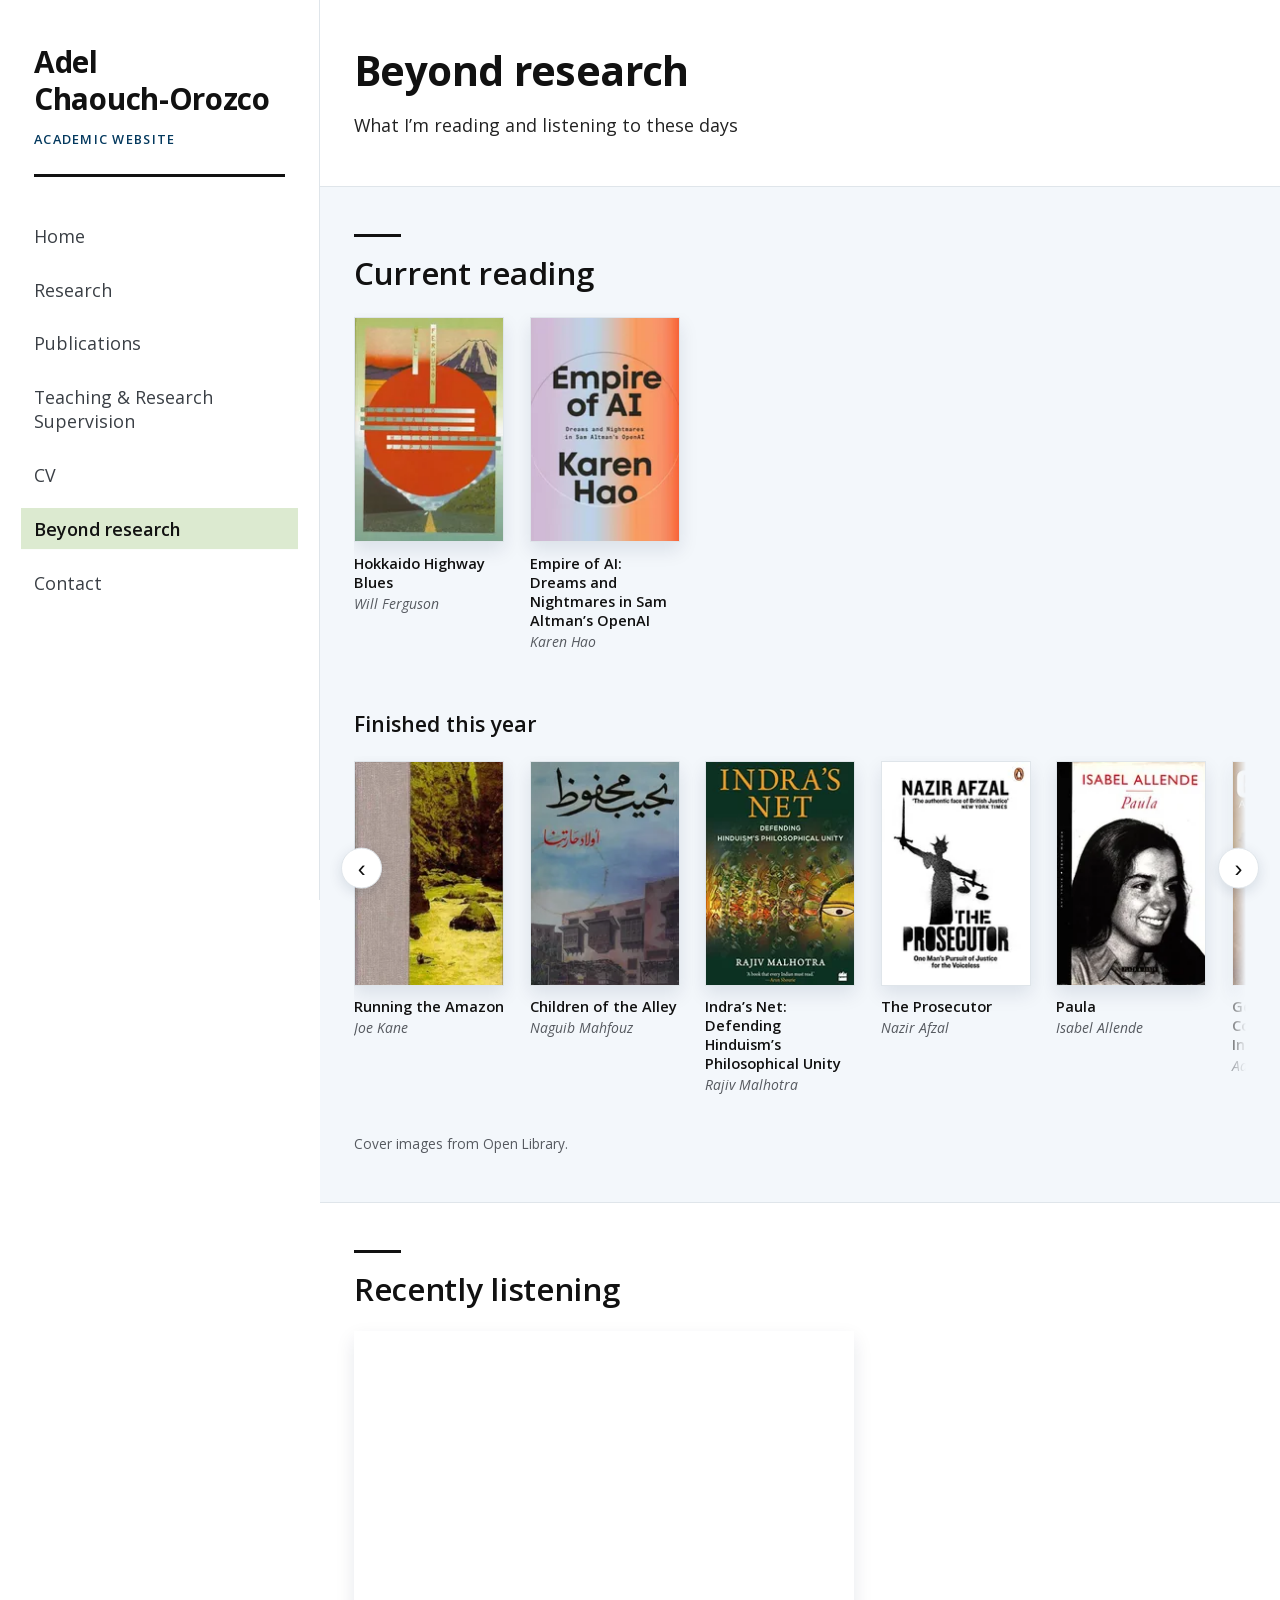
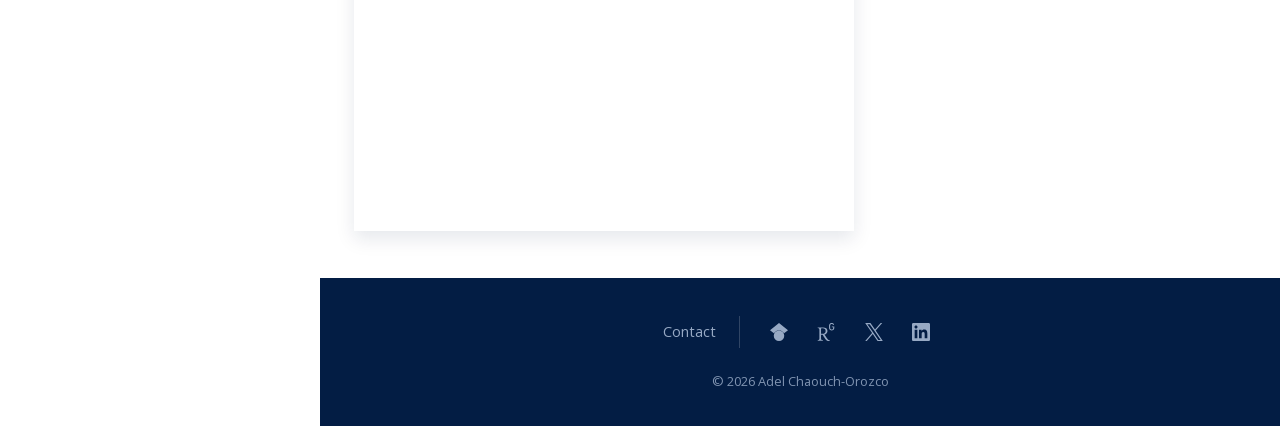
==== about.html @ 8fcc318f "Revert "Unify type on a 13-step scale, one point smaller" This reverts commit 32136ebf8a4c148a078338" ====
<!DOCTYPE html>
<html lang="en">
<head>
    <meta charset="UTF-8">
    <meta name="viewport" content="width=device-width, initial-scale=1.0">
    <meta name="description" content="Beyond research: what Adel Chaouch-Orozco is reading and listening to.">
    <title>Beyond research | Adel Chaouch-Orozco</title>
    <link rel="preload" href="assets/fonts/OpenSans-var.woff2" as="font" type="font/woff2" crossorigin>
    <link rel="stylesheet" href="assets/css/style-final.css?v=m5-final62">
</head>
<body>
    <a class="skip-link" href="#main">Skip to content</a>
    <div class="page-shell">
    <nav class="navbar">
        <div class="nav-container">
            <div class="nav-brand-wrapper">
                <a href="index.html" class="nav-brand">Adel <span class="nowrap">Chaouch-Orozco</span></a>
                <span class="nav-tagline">Academic Website</span>
            </div>
            <button class="nav-toggle" onclick="toggleMenu()" aria-label="Menu" aria-controls="navLinks" aria-expanded="false">
                <span></span>
                <span></span>
                <span></span>
            </button>
            <ul class="nav-links" id="navLinks">
                <li><a href="index.html">Home</a></li>
                <li><a href="research.html">Research</a></li>
                <li><a href="publications.html">Publications</a></li>
                <li><a href="teaching.html">Teaching<span class="nav-label-tail"> &amp; Research Supervision</span></a></li>
                <li><a href="cv.html">CV</a></li>
                <li><a href="about.html" class="active" aria-current="page">Beyond research</a></li>
                <li><a href="contact.html">Contact</a></li>
            </ul>
        </div>
    </nav>

    <div class="page-main">

    <main id="main">
    <section class="section">
        <h1>Beyond research</h1>
        <p style="font-size: 1.05rem;">
            What I’m reading and listening to these days
        </p>
    </section>

    <section class="section">
        <h2>Current reading</h2>

            <div class="carousel" data-carousel>
                <button class="carousel-nav prev" type="button" aria-label="Scroll current reading left" hidden>&#8249;</button>
                <ul class="carousel-track" tabindex="0" aria-label="current reading">
                <li class="book-card">
                    <a class="book-link" href="https://www.goodreads.com/search?q=Hokkaido+Highway+Blues+Will+Ferguson" target="_blank" rel="noopener" aria-label="Hokkaido Highway Blues by Will Ferguson on Goodreads">
                    <picture>
                        <source type="image/webp" srcset="assets/images/books/hokkaido-highway-blues-150.webp 150w, assets/images/books/hokkaido-highway-blues-300.webp 300w" sizes="150px">
                        <img class="book-cover" src="assets/images/books/hokkaido-highway-blues-300.jpg"
                             srcset="assets/images/books/hokkaido-highway-blues-150.jpg 150w, assets/images/books/hokkaido-highway-blues-300.jpg 300w" sizes="150px"
                             width="300" height="450" loading="lazy" decoding="async"
                             alt="Cover of Hokkaido Highway Blues">
                    </picture>
                    <p class="book-title">Hokkaido Highway Blues</p>
                    <p class="book-author">Will Ferguson</p>
                    </a>
                </li>
                <li class="book-card">
                    <a class="book-link" href="https://www.goodreads.com/search?q=Empire+of+AI%3A+Dreams+and+Nightmares+in+Sam+Altman%E2%80%99s+OpenAI+Karen+Hao" target="_blank" rel="noopener" aria-label="Empire of AI: Dreams and Nightmares in Sam Altman’s OpenAI by Karen Hao on Goodreads">
                    <picture>
                        <source type="image/webp" srcset="assets/images/books/empire-of-ai-150.webp 150w, assets/images/books/empire-of-ai-300.webp 300w" sizes="150px">
                        <img class="book-cover" src="assets/images/books/empire-of-ai-300.jpg"
                             srcset="assets/images/books/empire-of-ai-150.jpg 150w, assets/images/books/empire-of-ai-300.jpg 300w" sizes="150px"
                             width="300" height="450" loading="lazy" decoding="async"
                             alt="Cover of Empire of AI: Dreams and Nightmares in Sam Altman's OpenAI">
                    </picture>
                    <p class="book-title">Empire of AI: Dreams and Nightmares in Sam Altman&rsquo;s OpenAI</p>
                    <p class="book-author">Karen Hao</p>
                    </a>
                </li>
                </ul>
                <button class="carousel-nav next" type="button" aria-label="Scroll current reading right" hidden>&#8250;</button>
            </div>

        <h3 class="book-year-heading">Finished this year</h3>
            <div class="carousel" data-carousel>
                <button class="carousel-nav prev" type="button" aria-label="Scroll books finished this year left" hidden>&#8249;</button>
                <ul class="carousel-track" tabindex="0" aria-label="books finished this year">
                <li class="book-card">
                    <a class="book-link" href="https://www.goodreads.com/search?q=Running+the+Amazon+Joe+Kane" target="_blank" rel="noopener" aria-label="Running the Amazon by Joe Kane on Goodreads">
                    <picture>
                        <source type="image/webp" srcset="assets/images/books/running-the-amazon-150.webp 150w, assets/images/books/running-the-amazon-300.webp 300w" sizes="150px">
                        <img class="book-cover" src="assets/images/books/running-the-amazon-300.jpg"
                             srcset="assets/images/books/running-the-amazon-150.jpg 150w, assets/images/books/running-the-amazon-300.jpg 300w" sizes="150px"
                             width="300" height="450" loading="lazy" decoding="async"
                             alt="Cover of Running the Amazon">
                    </picture>
                    <p class="book-title">Running the Amazon</p>
                    <p class="book-author">Joe Kane</p>
                    </a>
                </li>
                <li class="book-card">
                    <a class="book-link" href="https://www.goodreads.com/search?q=Children+of+the+Alley+Naguib+Mahfouz" target="_blank" rel="noopener" aria-label="Children of the Alley by Naguib Mahfouz on Goodreads">
                    <picture>
                        <source type="image/webp" srcset="assets/images/books/children-of-the-alley-150.webp 150w, assets/images/books/children-of-the-alley-300.webp 300w" sizes="150px">
                        <img class="book-cover" src="assets/images/books/children-of-the-alley-300.jpg"
                             srcset="assets/images/books/children-of-the-alley-150.jpg 150w, assets/images/books/children-of-the-alley-300.jpg 300w" sizes="150px"
                             width="300" height="450" loading="lazy" decoding="async"
                             alt="Cover of Children of the Alley">
                    </picture>
                    <p class="book-title">Children of the Alley</p>
                    <p class="book-author">Naguib Mahfouz</p>
                    </a>
                </li>
                <li class="book-card">
                    <a class="book-link" href="https://www.goodreads.com/search?q=Indra%E2%80%99s+Net%3A+Defending+Hinduism%E2%80%99s+Philosophical+Unity+Rajiv+Malhotra" target="_blank" rel="noopener" aria-label="Indra’s Net: Defending Hinduism’s Philosophical Unity by Rajiv Malhotra on Goodreads">
                    <picture>
                        <source type="image/webp" srcset="assets/images/books/indras-net-150.webp 150w, assets/images/books/indras-net-300.webp 300w" sizes="150px">
                        <img class="book-cover" src="assets/images/books/indras-net-300.jpg"
                             srcset="assets/images/books/indras-net-150.jpg 150w, assets/images/books/indras-net-300.jpg 300w" sizes="150px"
                             width="300" height="450" loading="lazy" decoding="async"
                             alt="Cover of Indra's Net: Defending Hinduism's Philosophical Unity">
                    </picture>
                    <p class="book-title">Indra&rsquo;s Net: Defending Hinduism&rsquo;s Philosophical Unity</p>
                    <p class="book-author">Rajiv Malhotra</p>
                    </a>
                </li>
                <li class="book-card">
                    <a class="book-link" href="https://www.goodreads.com/search?q=The+Prosecutor+Nazir+Afzal" target="_blank" rel="noopener" aria-label="The Prosecutor by Nazir Afzal on Goodreads">
                    <picture>
                        <source type="image/webp" srcset="assets/images/books/the-prosecutor-150.webp 150w, assets/images/books/the-prosecutor-300.webp 300w" sizes="150px">
                        <img class="book-cover" src="assets/images/books/the-prosecutor-300.jpg"
                             srcset="assets/images/books/the-prosecutor-150.jpg 150w, assets/images/books/the-prosecutor-300.jpg 300w" sizes="150px"
                             width="300" height="450" loading="lazy" decoding="async"
                             alt="Cover of The Prosecutor">
                    </picture>
                    <p class="book-title">The Prosecutor</p>
                    <p class="book-author">Nazir Afzal</p>
                    </a>
                </li>
                <li class="book-card">
                    <a class="book-link" href="https://www.goodreads.com/search?q=Paula+Isabel+Allende" target="_blank" rel="noopener" aria-label="Paula by Isabel Allende on Goodreads">
                    <picture>
                        <source type="image/webp" srcset="assets/images/books/paula-150.webp 150w, assets/images/books/paula-300.webp 300w" sizes="150px">
                        <img class="book-cover" src="assets/images/books/paula-300.jpg"
                             srcset="assets/images/books/paula-150.jpg 150w, assets/images/books/paula-300.jpg 300w" sizes="150px"
                             width="300" height="450" loading="lazy" decoding="async"
                             alt="Cover of Paula">
                    </picture>
                    <p class="book-title">Paula</p>
                    <p class="book-author">Isabel Allende</p>
                    </a>
                </li>
                <li class="book-card">
                    <a class="book-link" href="https://www.goodreads.com/search?q=Genocide%3A+A+Comprehensive+Introduction+Adam+Jones" target="_blank" rel="noopener" aria-label="Genocide: A Comprehensive Introduction by Adam Jones on Goodreads">
                    <picture>
                        <source type="image/webp" srcset="assets/images/books/genocide-150.webp 150w, assets/images/books/genocide-300.webp 300w" sizes="150px">
                        <img class="book-cover" src="assets/images/books/genocide-300.jpg"
                             srcset="assets/images/books/genocide-150.jpg 150w, assets/images/books/genocide-300.jpg 300w" sizes="150px"
                             width="300" height="450" loading="lazy" decoding="async"
                             alt="Cover of Genocide: A Comprehensive Introduction">
                    </picture>
                    <p class="book-title">Genocide: A Comprehensive Introduction</p>
                    <p class="book-author">Adam Jones</p>
                    </a>
                </li>
                <li class="book-card">
                    <a class="book-link" href="https://www.goodreads.com/search?q=Adam%E2%80%99s+Curse%3A+A+Future+Without+Men+Bryan+Sykes" target="_blank" rel="noopener" aria-label="Adam’s Curse: A Future Without Men by Bryan Sykes on Goodreads">
                    <picture>
                        <source type="image/webp" srcset="assets/images/books/adams-curse-150.webp 150w, assets/images/books/adams-curse-300.webp 300w" sizes="150px">
                        <img class="book-cover" src="assets/images/books/adams-curse-300.jpg"
                             srcset="assets/images/books/adams-curse-150.jpg 150w, assets/images/books/adams-curse-300.jpg 300w" sizes="150px"
                             width="300" height="450" loading="lazy" decoding="async"
                             alt="Cover of Adam's Curse: A Future Without Men">
                    </picture>
                    <p class="book-title">Adam&rsquo;s Curse: A Future Without Men</p>
                    <p class="book-author">Bryan Sykes</p>
                    </a>
                </li>
                <li class="book-card">
                    <a class="book-link" href="https://www.goodreads.com/search?q=Sufism+and+the+Way+of+Blame+Yannis+Toussulis" target="_blank" rel="noopener" aria-label="Sufism and the Way of Blame by Yannis Toussulis on Goodreads">
                    <picture>
                        <source type="image/webp" srcset="assets/images/books/sufism-way-of-blame-150.webp 150w, assets/images/books/sufism-way-of-blame-300.webp 300w" sizes="150px">
                        <img class="book-cover" src="assets/images/books/sufism-way-of-blame-300.jpg"
                             srcset="assets/images/books/sufism-way-of-blame-150.jpg 150w, assets/images/books/sufism-way-of-blame-300.jpg 300w" sizes="150px"
                             width="300" height="450" loading="lazy" decoding="async"
                             alt="Cover of Sufism and the Way of Blame">
                    </picture>
                    <p class="book-title">Sufism and the Way of Blame</p>
                    <p class="book-author">Yannis Toussulis</p>
                    </a>
                </li>
                <li class="book-card">
                    <a class="book-link" href="https://www.goodreads.com/search?q=That+Which+Has+No+Name+Piedad+Bonnett" target="_blank" rel="noopener" aria-label="That Which Has No Name by Piedad Bonnett on Goodreads">
                    <picture>
                        <source type="image/webp" srcset="assets/images/books/that-which-has-no-name-150.webp 150w, assets/images/books/that-which-has-no-name-300.webp 300w" sizes="150px">
                        <img class="book-cover" src="assets/images/books/that-which-has-no-name-300.jpg"
                             srcset="assets/images/books/that-which-has-no-name-150.jpg 150w, assets/images/books/that-which-has-no-name-300.jpg 300w" sizes="150px"
                             width="300" height="450" loading="lazy" decoding="async"
                             alt="Cover of That Which Has No Name">
                    </picture>
                    <p class="book-title">That Which Has No Name</p>
                    <p class="book-author">Piedad Bonnett</p>
                    </a>
                </li>
                <li class="book-card">
                    <a class="book-link" href="https://www.goodreads.com/search?q=Revolutionary+Iran+Michael+Axworthy" target="_blank" rel="noopener" aria-label="Revolutionary Iran by Michael Axworthy on Goodreads">
                    <picture>
                        <source type="image/webp" srcset="assets/images/books/revolutionary-iran-150.webp 150w, assets/images/books/revolutionary-iran-300.webp 300w" sizes="150px">
                        <img class="book-cover" src="assets/images/books/revolutionary-iran-300.jpg"
                             srcset="assets/images/books/revolutionary-iran-150.jpg 150w, assets/images/books/revolutionary-iran-300.jpg 300w" sizes="150px"
                             width="300" height="450" loading="lazy" decoding="async"
                             alt="Cover of Revolutionary Iran">
                    </picture>
                    <p class="book-title">Revolutionary Iran</p>
                    <p class="book-author">Michael Axworthy</p>
                    </a>
                </li>
                <li class="book-card">
                    <a class="book-link" href="https://www.goodreads.com/search?q=Have+a+Little+Faith+Mitch+Albom" target="_blank" rel="noopener" aria-label="Have a Little Faith by Mitch Albom on Goodreads">
                    <picture>
                        <source type="image/webp" srcset="assets/images/books/have-a-little-faith-150.webp 150w, assets/images/books/have-a-little-faith-300.webp 300w" sizes="150px">
                        <img class="book-cover" src="assets/images/books/have-a-little-faith-300.jpg"
                             srcset="assets/images/books/have-a-little-faith-150.jpg 150w, assets/images/books/have-a-little-faith-300.jpg 300w" sizes="150px"
                             width="300" height="450" loading="lazy" decoding="async"
                             alt="Cover of Have a Little Faith">
                    </picture>
                    <p class="book-title">Have a Little Faith</p>
                    <p class="book-author">Mitch Albom</p>
                    </a>
                </li>
                <li class="book-card">
                    <a class="book-link" href="https://www.goodreads.com/search?q=Saint+Manuel+Bueno%2C+Martyr+Miguel+de+Unamuno" target="_blank" rel="noopener" aria-label="Saint Manuel Bueno, Martyr by Miguel de Unamuno on Goodreads">
                    <picture>
                        <source type="image/webp" srcset="assets/images/books/san-manuel-bueno-150.webp 150w, assets/images/books/san-manuel-bueno-300.webp 300w" sizes="150px">
                        <img class="book-cover" src="assets/images/books/san-manuel-bueno-300.jpg"
                             srcset="assets/images/books/san-manuel-bueno-150.jpg 150w, assets/images/books/san-manuel-bueno-300.jpg 300w" sizes="150px"
                             width="300" height="450" loading="lazy" decoding="async"
                             alt="Cover of Saint Manuel Bueno, Martyr">
                    </picture>
                    <p class="book-title">Saint Manuel Bueno, Martyr</p>
                    <p class="book-author">Miguel de Unamuno</p>
                    </a>
                </li>
                <li class="book-card">
                    <a class="book-link" href="https://www.goodreads.com/search?q=The+Book+of+Hope+Jane+Goodall" target="_blank" rel="noopener" aria-label="The Book of Hope by Jane Goodall on Goodreads">
                    <picture>
                        <source type="image/webp" srcset="assets/images/books/the-book-of-hope-150.webp 150w, assets/images/books/the-book-of-hope-300.webp 300w" sizes="150px">
                        <img class="book-cover" src="assets/images/books/the-book-of-hope-300.jpg"
                             srcset="assets/images/books/the-book-of-hope-150.jpg 150w, assets/images/books/the-book-of-hope-300.jpg 300w" sizes="150px"
                             width="300" height="450" loading="lazy" decoding="async"
                             alt="Cover of The Book of Hope">
                    </picture>
                    <p class="book-title">The Book of Hope</p>
                    <p class="book-author">Jane Goodall</p>
                    </a>
                </li>
                <li class="book-card">
                    <a class="book-link" href="https://www.goodreads.com/search?q=God%E2%80%99s+Madman+at+the+End+of+the+World+Javier+Cercas" target="_blank" rel="noopener" aria-label="God’s Madman at the End of the World by Javier Cercas on Goodreads">
                    <picture>
                        <source type="image/webp" srcset="assets/images/books/gods-madman-150.webp 150w, assets/images/books/gods-madman-300.webp 300w" sizes="150px">
                        <img class="book-cover" src="assets/images/books/gods-madman-300.jpg"
                             srcset="assets/images/books/gods-madman-150.jpg 150w, assets/images/books/gods-madman-300.jpg 300w" sizes="150px"
                             width="300" height="450" loading="lazy" decoding="async"
                             alt="Cover of God's Madman at the End of the World">
                    </picture>
                    <p class="book-title">God&rsquo;s Madman at the End of the World</p>
                    <p class="book-author">Javier Cercas</p>
                    </a>
                </li>
                <li class="book-card">
                    <a class="book-link" href="https://www.goodreads.com/search?q=A+Hero+of+Our+Time+Mikhail+Lermontov" target="_blank" rel="noopener" aria-label="A Hero of Our Time by Mikhail Lermontov on Goodreads">
                    <picture>
                        <source type="image/webp" srcset="assets/images/books/a-hero-of-our-time-150.webp 150w, assets/images/books/a-hero-of-our-time-300.webp 300w" sizes="150px">
                        <img class="book-cover" src="assets/images/books/a-hero-of-our-time-300.jpg"
                             srcset="assets/images/books/a-hero-of-our-time-150.jpg 150w, assets/images/books/a-hero-of-our-time-300.jpg 300w" sizes="150px"
                             width="300" height="450" loading="lazy" decoding="async"
                             alt="Cover of A Hero of Our Time">
                    </picture>
                    <p class="book-title">A Hero of Our Time</p>
                    <p class="book-author">Mikhail Lermontov</p>
                    </a>
                </li>
                <li class="book-card">
                    <a class="book-link" href="https://www.goodreads.com/search?q=The+Divine+Reality+Hamza+Andreas+Tzortzis" target="_blank" rel="noopener" aria-label="The Divine Reality by Hamza Andreas Tzortzis on Goodreads">
                    <picture>
                        <source type="image/webp" srcset="assets/images/books/the-divine-reality-150.webp 150w, assets/images/books/the-divine-reality-300.webp 300w" sizes="150px">
                        <img class="book-cover" src="assets/images/books/the-divine-reality-300.jpg"
                             srcset="assets/images/books/the-divine-reality-150.jpg 150w, assets/images/books/the-divine-reality-300.jpg 300w" sizes="150px"
                             width="300" height="450" loading="lazy" decoding="async"
                             alt="Cover of The Divine Reality">
                    </picture>
                    <p class="book-title">The Divine Reality</p>
                    <p class="book-author">Hamza Andreas Tzortzis</p>
                    </a>
                </li>
                <li class="book-card">
                    <a class="book-link" href="https://www.goodreads.com/search?q=The+Rape+of+Nanking+Iris+Chang" target="_blank" rel="noopener" aria-label="The Rape of Nanking by Iris Chang on Goodreads">
                    <picture>
                        <source type="image/webp" srcset="assets/images/books/the-rape-of-nanking-150.webp 150w, assets/images/books/the-rape-of-nanking-300.webp 300w" sizes="150px">
                        <img class="book-cover" src="assets/images/books/the-rape-of-nanking-300.jpg"
                             srcset="assets/images/books/the-rape-of-nanking-150.jpg 150w, assets/images/books/the-rape-of-nanking-300.jpg 300w" sizes="150px"
                             width="300" height="450" loading="lazy" decoding="async"
                             alt="Cover of The Rape of Nanking">
                    </picture>
                    <p class="book-title">The Rape of Nanking</p>
                    <p class="book-author">Iris Chang</p>
                    </a>
                </li>
                <li class="book-card">
                    <a class="book-link" href="https://www.goodreads.com/search?q=Desert+J.M.G.+Le+Cl%C3%A9zio" target="_blank" rel="noopener" aria-label="Desert by J.M.G. Le Clézio on Goodreads">
                    <picture>
                        <source type="image/webp" srcset="assets/images/books/desert-150.webp 150w, assets/images/books/desert-300.webp 300w" sizes="150px">
                        <img class="book-cover" src="assets/images/books/desert-300.jpg"
                             srcset="assets/images/books/desert-150.jpg 150w, assets/images/books/desert-300.jpg 300w" sizes="150px"
                             width="300" height="450" loading="lazy" decoding="async"
                             alt="Cover of Desert">
                    </picture>
                    <p class="book-title">Desert</p>
                    <p class="book-author">J.M.G. Le Cl&eacute;zio</p>
                    </a>
                </li>
                <li class="book-card">
                    <a class="book-link" href="https://www.goodreads.com/search?q=Judas+Amos+Oz" target="_blank" rel="noopener" aria-label="Judas by Amos Oz on Goodreads">
                    <picture>
                        <source type="image/webp" srcset="assets/images/books/judas-150.webp 150w, assets/images/books/judas-300.webp 300w" sizes="150px">
                        <img class="book-cover" src="assets/images/books/judas-300.jpg"
                             srcset="assets/images/books/judas-150.jpg 150w, assets/images/books/judas-300.jpg 300w" sizes="150px"
                             width="300" height="450" loading="lazy" decoding="async"
                             alt="Cover of Judas">
                    </picture>
                    <p class="book-title">Judas</p>
                    <p class="book-author">Amos Oz</p>
                    </a>
                </li>
                <li class="book-card">
                    <a class="book-link" href="https://www.goodreads.com/search?q=The+Darkening+Age+Catherine+Nixey" target="_blank" rel="noopener" aria-label="The Darkening Age by Catherine Nixey on Goodreads">
                    <picture>
                        <source type="image/webp" srcset="assets/images/books/the-darkening-age-150.webp 150w, assets/images/books/the-darkening-age-300.webp 300w" sizes="150px">
                        <img class="book-cover" src="assets/images/books/the-darkening-age-300.jpg"
                             srcset="assets/images/books/the-darkening-age-150.jpg 150w, assets/images/books/the-darkening-age-300.jpg 300w" sizes="150px"
                             width="300" height="450" loading="lazy" decoding="async"
                             alt="Cover of The Darkening Age">
                    </picture>
                    <p class="book-title">The Darkening Age</p>
                    <p class="book-author">Catherine Nixey</p>
                    </a>
                </li>
                </ul>
                <button class="carousel-nav next" type="button" aria-label="Scroll books finished this year right" hidden>&#8250;</button>
            </div>
        <p class="book-credit">Cover images from Open Library.</p>
    </section>

    <section class="section">
        <h2>Recently listening</h2>

        <!-- Spotify's own embed, unmodified. 500px is the narrowest width that still fits
             the playlist title (380px cuts it to "Last.fm Top 30 · Last"), and the embed
             flips to the portrait layout on its own at about that width, so 500x500 is
             both the square and the smallest the portrait card can be.
             `?theme=0` is the flat black skin rather than the grey tinted default. -->
        <div class="player">
            <iframe src="https://open.spotify.com/embed/playlist/2GhhdNrlb0pxHjRnxkjQqF?theme=0"
                    title="Spotify player: Last.fm Top 30, Last 90 Days"
                    width="500" height="500" loading="lazy"
                    allow="clipboard-write; encrypted-media; fullscreen; picture-in-picture"></iframe>
        </div>
    </section>

    </main>

    <footer class="footer">
        <div class="footer-row">
            <div class="footer-links">
                <a href="contact.html">Contact</a>
            </div>
            <div class="footer-social">
                <a href="https://scholar.google.com/citations?user=76VtD-kAAAAJ" target="_blank" rel="noopener" aria-label="Google Scholar">
                    <svg viewBox="0 0 24 24" width="18" height="18" aria-hidden="true" focusable="false"><path d="M5.242 13.769L0 9.5 12 0l12 9.5-5.242 4.269C17.548 11.249 14.978 9.5 12 9.5c-2.977 0-5.548 1.748-6.758 4.269zM12 10a7 7 0 1 0 0 14 7 7 0 0 0 0-14z"/></svg>
                </a>
                <a href="https://www.researchgate.net/profile/Adel-Chaouch-Orozco" target="_blank" rel="noopener" aria-label="ResearchGate">
                    <svg viewBox="0 0 24 24" width="18" height="18" aria-hidden="true" focusable="false"><path d="M19.586 0c-.818 0-1.508.19-2.073.565-.563.377-.97.936-1.213 1.68a3.193 3.193 0 0 0-.112.437 8.365 8.365 0 0 0-.078.53 9 9 0 0 0-.05.727c-.01.282-.013.621-.013 1.016a31.121 31.123 0 0 0 .014 1.017 9 9 0 0 0 .05.727 7.946 7.946 0 0 0 .077.53h-.005a3.334 3.334 0 0 0 .113.438c.245.743.65 1.303 1.214 1.68.565.376 1.256.564 2.075.564.8 0 1.536-.213 2.105-.603.57-.39.94-.916 1.175-1.65.076-.235.135-.558.177-.93a10.9 10.9 0 0 0 .043-1.207v-.82c0-.095-.047-.142-.14-.142h-3.064c-.094 0-.14.047-.14.141v.956c0 .094.046.14.14.14h1.666c.056 0 .084.03.084.086 0 .36 0 .62-.036.865-.038.244-.1.447-.147.606-.108.385-.348.664-.638.876-.29.212-.738.35-1.227.35-.545 0-.901-.15-1.21-.353-.306-.203-.517-.454-.67-.915a3.136 3.136 0 0 1-.147-.762 17.366 17.367 0 0 1-.034-.656c-.01-.26-.014-.572-.014-.939a26.401 26.403 0 0 1 .014-.938 15.821 15.822 0 0 1 .035-.656 3.19 3.19 0 0 1 .148-.76 1.89 1.89 0 0 1 .742-1.01c.344-.244.593-.352 1.137-.352.508 0 .815.096 1.144.303.33.207.528.492.764.925.047.094.111.118.198.07l1.044-.43c.075-.048.09-.115.042-.199a3.549 3.549 0 0 0-.466-.742 3 3 0 0 0-.679-.607 3.313 3.313 0 0 0-.903-.41A4.068 4.068 0 0 0 19.586 0zM8.217 5.836c-1.69 0-3.036.086-4.297.086-1.146 0-2.291 0-3.007-.029v.831l1.088.2c.744.144 1.174.488 1.174 2.264v11.288c0 1.777-.43 2.12-1.174 2.263l-1.088.2v.832c.773-.029 2.12-.086 3.465-.086 1.29 0 2.951.057 3.667.086v-.831l-1.49-.2c-.773-.115-1.174-.487-1.174-2.264v-4.784c.688.057 1.29.057 2.206.057 1.748 3.123 3.41 5.472 4.355 6.56.86 1.032 2.177 1.691 3.839 1.691.487 0 1.003-.086 1.318-.23v-.744c-1.031 0-2.063-.716-2.808-1.518-1.26-1.376-2.95-3.582-4.355-6.074 2.32-.545 4.04-2.722 4.04-4.9 0-3.208-2.492-4.698-5.758-4.698zm-.515 1.29c2.406 0 3.839 1.26 3.839 3.552 0 2.263-1.547 3.782-4.097 3.782-.974 0-1.404-.03-2.063-.086v-7.19c.66-.059 1.547-.059 2.32-.059z"/></svg>
                </a>
                <a href="https://x.com/adelchaouch" target="_blank" rel="noopener" aria-label="X (Twitter)">
                    <svg viewBox="0 0 24 24" width="18" height="18" aria-hidden="true" focusable="false"><path d="M14.234 10.162 22.977 0h-2.072l-7.591 8.824L7.251 0H.258l9.168 13.343L.258 24H2.33l8.016-9.318L16.749 24h6.993zm-2.837 3.299-.929-1.329L3.076 1.56h3.182l5.965 8.532.929 1.329 7.754 11.09h-3.182z"/></svg>
                </a>
                <a href="https://www.linkedin.com/in/adel-chaouch-orozco-a3b42b47/" target="_blank" rel="noopener" aria-label="LinkedIn">
                    <svg viewBox="0 0 24 24" width="18" height="18" aria-hidden="true" focusable="false"><path d="M20.447 20.452h-3.554v-5.569c0-1.328-.027-3.037-1.852-3.037-1.853 0-2.136 1.445-2.136 2.939v5.667H9.351V9h3.414v1.561h.046c.477-.9 1.637-1.85 3.37-1.85 3.601 0 4.267 2.37 4.267 5.455v6.286zM5.337 7.433c-1.144 0-2.063-.926-2.063-2.065 0-1.138.92-2.063 2.063-2.063 1.14 0 2.064.925 2.064 2.063 0 1.139-.925 2.065-2.064 2.065zm1.782 13.019H3.555V9h3.564v11.452zM22.225 0H1.771C.792 0 0 .774 0 1.729v20.542C0 23.227.792 24 1.771 24h20.451C23.2 24 24 23.227 24 22.271V1.729C24 .774 23.2 0 22.222 0h.003z"/></svg>
                </a>
            </div>
        </div>
        <p>&copy; 2026 Adel Chaouch-Orozco</p>
    </footer>
    </div><!-- /page-main -->
    </div><!-- /page-shell -->

    <script>
        function toggleMenu() {
            const open = document.getElementById('navLinks').classList.toggle('active');
            document.querySelector('.nav-toggle').setAttribute('aria-expanded', open);
        }

        // Book carousels. The scrolling itself is native (overflow-x + scroll-snap),
        // so it works with a trackpad, a touchscreen and the keyboard without any JS.
        // This only adds the arrows and the end-of-track state the edge fade reads.
        (function () {
            document.querySelectorAll('[data-carousel]').forEach(function (car) {
                const track = car.querySelector('.carousel-track');
                const prev = car.querySelector('.prev');
                const next = car.querySelector('.next');

                function update() {
                    const max = track.scrollWidth - track.clientWidth;
                    const scrollable = max > 4;
                    prev.hidden = next.hidden = !scrollable;
                    // A track that isn't scrollable counts as being at both ends, so the
                    // edge fade lifts entirely. Without this, a couple of stray pixels
                    // (a 2-card track on a narrow phone) greyed out the last title.
                    // 1px of slack: fractional scroll positions never land exactly on the end
                    car.toggleAttribute('data-at-start', !scrollable || track.scrollLeft <= 1);
                    car.toggleAttribute('data-at-end', !scrollable || track.scrollLeft >= max - 1);
                }

                function page(dir) {
                    // move by whole cards so covers never come to rest half-cut
                    const card = track.querySelector('.book-card');
                    const step = card ? (card.offsetWidth + 24) * Math.max(1,
                        Math.floor(track.clientWidth / (card.offsetWidth + 24)) - 1) : track.clientWidth;
                    track.scrollBy({ left: dir * step, behavior: 'smooth' });
                }

                prev.addEventListener('click', function () { page(-1); });
                next.addEventListener('click', function () { page(1); });
                track.addEventListener('scroll', update, { passive: true });
                window.addEventListener('resize', update);
                if (window.ResizeObserver) new ResizeObserver(update).observe(track);
                update();
            });
        })();
    </script>
</body>
</html>
---- assets/css/style-final.css ----
/* ===== Milestone 5 — full-width banner · sticky left rail · modern grotesque ===== */
/* Ink #111 on white · whisper-blue bands #f3f7fb · mint highlight #dcead0 (the one
   link/state mark — orange is retired) · deep-space blue #04395e tagline · Prussian footer #031d44 */
/* One typeface throughout: Open Sans variable (weight carries the hierarchy) */

@font-face {
    font-family: 'Open Sans';
    font-style: normal;
    font-weight: 300 800;
    font-display: swap;
    src: url('../fonts/OpenSans-var.woff2') format('woff2');
}

@font-face {
    font-family: 'Open Sans';
    font-style: italic;
    font-weight: 300 800;
    font-display: swap;
    src: url('../fonts/OpenSans-var-italic.woff2') format('woff2');
}

/* Metric-tuned fallback to minimize swap reflow */
@font-face {
    font-family: 'Open Sans Fallback';
    src: local('Arial');
    size-adjust: 104.63%;
    ascent-override: 101.32%;
    descent-override: 27.78%;
    line-gap-override: 0%;
}

:root {
    --bg: #ffffff;
    --bg-alt: #f3f7fb;
    --bg-soft: #f3f7fb;
    --mint: #f1f7ed;
    --highlight: #dcead0;
    --text: #111111;
    --text-body: #222222;
    --text-secondary: #3a3f45;
    --text-light: #55595f;
    --navy-deep: #031d44;
    --navy-mid: #04395e;
    --navy-meta: #97a9c4;
    --border: #dfe5ea;

    /* How far the mint bar drops below the glyph box = the body half-leading
       (line-height 1.7). One distance for every link on every page. */
    --hl-drop: 0.2em;

    /* One family in both roles: Open Sans is variable (300–800), so the
       hierarchy comes from weight and size, not from a second typeface. */
    --font-display: 'Open Sans', 'Open Sans Fallback', -apple-system, sans-serif;
    --font-body: 'Open Sans', 'Open Sans Fallback', -apple-system, sans-serif;

    --max-width: 900px;
    --nav-width: 320px;
}

* { box-sizing: border-box; margin: 0; padding: 0; }

html {
    font-size: 106.25%;
    scroll-behavior: smooth;
}

body {
    font-family: var(--font-body);
    background: var(--bg);
    color: var(--text-body);
    /* 1.7 was airy for a text-dense academic site; 1.62 still reads easily
       and takes a line of height out of every paragraph. */
    line-height: 1.62;
}

/* Full-bleed banner above everything; rail starts below it */
.page-banner {
    height: 240px;
    background: var(--bg-alt);
    border-bottom: 1px solid var(--border);
}

.page-banner picture,
.page-banner img {
    display: block;
    width: 100%;
    height: 100%;
    object-fit: cover;
}

.page-shell {
    display: grid;
    grid-template-columns: var(--nav-width) 1fr;
}

.page-main {
    display: flex;
    flex-direction: column;
    min-height: 100vh;
    /* A grid item's default `min-width: auto` refuses to shrink below its content,
       so one wide descendant (the 3300px book carousel) stretched this column past
       the viewport and pushed every page section off-screen to the right.
       Pinning it to 0 lets the carousel scroll inside its own box instead. */
    min-width: 0;
}

main { flex: 1; }

a {
    color: var(--text);
    text-decoration: none;
    background-image: linear-gradient(0deg, var(--highlight), var(--highlight));
    background-repeat: no-repeat;
    background-position: 0 100%;
    background-size: 100% 0.2em;
    /* Inline links sit in a glyph-height box, so the bar would ride up into the
       descenders. Drop it by the half-leading to match blockified links. */
    padding-bottom: var(--hl-drop);
    transition: background-size 0.45s cubic-bezier(0.22, 1, 0.36, 1);
}

a:hover {
    background-size: 100% 100%;
}

/* On very wide screens, let the text measure use a little more of the column */
@media (min-width: 1700px) {
    :root { --max-width: 1040px; }
}

/* ===== Navigation — sticky left rail (below the banner) ===== */
.navbar {
    position: sticky;
    top: 0;
    align-self: start;
    height: 100vh;
    background: var(--bg);
    border-right: 1px solid var(--border);
    overflow-y: auto;
}

.nav-container {
    display: flex;
    flex-direction: column;
    align-items: flex-start;
    gap: 2.25rem;
    min-height: 100%;
    padding: 2.5rem 2rem;
}

.nav-brand-wrapper {
    display: flex;
    flex-direction: column;
    gap: 0.35rem;
    width: 100%;
}

.nav-brand-wrapper::after {
    content: '';
    height: 3px;
    width: 100%;
    background: var(--text);
    margin-top: 1.1rem;
}

.nav-brand {
    font-family: var(--font-display);
    font-weight: 700;
    letter-spacing: -0.01em;
    font-size: 1.75rem;
    color: var(--text);
    border: none;
    background-image: none;
    line-height: 1.25;
}

.nav-brand:hover {
    border: none;
}

.nav-tagline {
    font-family: var(--font-body);
    font-size: 0.75rem;
    font-weight: 600;
    color: var(--navy-mid);
    letter-spacing: 0.1em;
    text-transform: uppercase;
}

.nav-links {
    display: flex;
    flex-direction: column;
    list-style: none;
    /* Roomier than the old 0.35rem: a wrapped two-line label needs the rows to
       read as separate items, not as one dense stack. */
    gap: 0.75rem;
    width: 100%;
}

.nav-links a {
    display: block;
    padding: 0.5rem 0.75rem;
    margin: 0 -0.75rem;
    font-size: 1.05rem;
    /* tighter than body leading so a wrapped label reads as one item */
    line-height: 1.35;
    color: var(--text-secondary);
    border: none;
    background-image: linear-gradient(0deg, var(--highlight), var(--highlight));
    background-repeat: no-repeat;
    background-position: 0 100%;
    background-size: 0 100%;
    transition: color 0.3s, background-size 0.45s cubic-bezier(0.22, 1, 0.36, 1);
}

.nav-links a:hover {
    background-size: 100% 100%;
}

.nav-links a:hover,
.nav-links a.active {
    color: var(--text);
}

/* Current page = the mint highlighter left switched on, text a shade heavier.
   Same one mint mechanic as every other link. */
.nav-links a.active {
    font-weight: 600;
    background-size: 100% 100%;
}

.nav-toggle { display: none; cursor: pointer; padding: 0.5rem; background: none; border: none; }
.nav-toggle span { display: block; width: 20px; height: 2px; background: var(--text); margin: 4px 0; }

.skip-link {
    position: absolute;
    top: 0;
    left: -9999px;
    z-index: 10;
    padding: 0.6rem 1.25rem;
    background: var(--text);
    color: var(--bg);
    border: none;
}

.skip-link:focus { left: 0; }

a:focus-visible,
button:focus-visible {
    outline: 2px solid var(--text);
    outline-offset: 2px;
}

.footer a:focus-visible {
    outline-color: var(--mint);
}

/* ===== Hero / Profile ===== */
.hero {
    padding: 0 0 3rem;
}

.hero-banner {
    height: 240px;
    background: var(--bg-alt);
    border-bottom: 1px solid var(--border);
}

.hero-banner svg,
.hero-banner img {
    display: block;
    width: 100%;
    height: 100%;
    object-fit: cover;
}

.hero-content {
    max-width: var(--max-width);
    margin: 0 auto;
    padding: 2.5rem 2rem 0;
    display: grid;
    grid-template-columns: 250px 1fr;
    gap: 3rem;
    align-items: start;
}

.hero-image {
    margin-top: -110px;
}

.hero-image img {
    width: 250px;
    height: 250px;
    border-radius: 50%;
    object-fit: cover;
    border: 6px solid var(--bg);
    box-shadow: 0 2px 14px rgba(3, 29, 68, 0.12);
}

.hero-text h1 {
    font-family: var(--font-display);
    font-size: 2.75rem;
    color: var(--text);
    margin-bottom: 0.5rem;
}

.hero-subtitle {
    font-size: 1.1rem;
    color: var(--text-secondary);
    margin-bottom: 1.25rem;
}

.hero-bio {
    color: var(--text-body);
    font-size: 1rem;
    line-height: 1.8;
}

.hero-email {
    margin: 1.9rem 0 0;
    font-size: 0.95rem;
}

.hero-email::before {
    content: '';
    display: block;
    width: 2.75rem;
    height: 3px;
    margin-bottom: 1.2rem;
    background: var(--text);
}

.hero-email a { color: var(--text); }

.hero-links {
    display: flex;
    flex-wrap: wrap;
    gap: 1.5rem;
    margin-top: 0.55rem;
    font-size: 0.95rem;
}

.hero-links a {
    color: var(--text);
    /* flex items are already line-height tall — the drop is built in */
    padding-bottom: 0;
}

/* ===== Sections — full-bleed bands, content centered on the 900px measure ===== */
.section {
    padding: 2.75rem max(2rem, calc((100% - var(--max-width)) / 2));
}

main > section:nth-child(even) {
    background: var(--bg-alt);
    border-top: 1px solid var(--border);
    border-bottom: 1px solid var(--border);
}

/* Opt a section out of the alternating band — used on Teaching, which the owner
   wants to read as one continuous surface rather than white/blue halves. */
main > section.flat {
    background: var(--bg);
    border-top: 0;
    border-bottom: 0;
    padding-top: 0;
}

main > section.flat:first-child { padding-top: 3.5rem; }

/* A heading that belongs UNDER the page's h1 rather than beside it: no ink bar,
   smaller, so "Courses" reads as part of Teaching while a plain h2 like
   "Research Supervision" reads as its own top-level section. */
h2.subsection {
    font-size: 1.3rem;
    margin-top: 3rem;
    margin-bottom: 1.25rem;
}

h2.subsection::before { display: none; }

/* A section heading that sits co-equal with the page h1 (Research Supervision
   is a top-level section of the Teaching page, not a subsection of it). */
h2.h2-major {
    font-size: 2.4rem;
    font-weight: 700;
    letter-spacing: -0.015em;
    line-height: 1.15;
}

/* Callout — points prospective students at the research areas. Ink rule on the
   left (the masthead motif), tinted ground so it lifts off the page. */
.callout {
    margin: 1.75rem 0 0;
    padding: 1.1rem 1.35rem;
    background: var(--bg-alt);
    border-left: 3px solid var(--text);
}

.callout p {
    margin: 0;
    font-size: 1.02rem;
    color: var(--text-body);
}

.callout p + p { margin-top: 0.55rem; }

.callout .callout-lead { font-weight: 600; color: var(--text); }

/* inside the whisper-blue opportunities box, invert the ground so it still lifts */
.opportunities-box .callout {
    background: var(--bg);
    margin-top: 1rem;
    padding: 0.85rem 1.1rem;
}

.opportunities-box .callout p { font-size: 0.92rem; }

/* ===== Research areas — one topic per row, photo alternating side ===== */
.area-rows {
    display: flex;
    flex-direction: column;
    gap: 2.25rem;
    margin-top: 1.25rem;
}

/* Text leads, photo supports: at the 900px measure that is roughly 530 / 315,
   which puts the photo's height close to the text block instead of towering
   over it (it was 1.7x taller when the columns were even and the crop 4:3). */
.area-row {
    display: grid;
    grid-template-columns: minmax(0, 1.7fr) minmax(0, 1fr);
    gap: 3rem;
    align-items: center;
}

/* Even rows put the photo on the left. Mirror the TEMPLATE and place both items
   explicitly — using `order` alone moved the figure into the 1.7fr column, so the
   left-hand photos came out 530px wide against 311px of text. Source order stays
   text-first, so the reading order is the same for screen readers on every row. */
.area-row:nth-child(even) {
    grid-template-columns: minmax(0, 1fr) minmax(0, 1.7fr);
}

.area-row:nth-child(even) .area-figure { grid-column: 1; grid-row: 1; }
.area-row:nth-child(even) .area-text   { grid-column: 2; grid-row: 1; }

.area-text h3 {
    font-family: var(--font-display);
    font-size: 1.3rem;
    margin-bottom: 0.55rem;
}

.area-text p {
    margin: 0;
    font-size: 0.98rem;
    color: var(--text-secondary);
}

/* Link out to the filtered publications list. Sized below the description so it
   reads as a next step, not as part of the prose. */
.area-studies { margin: 0.75rem 0 0; font-size: 0.9rem; }

.area-figure { margin: 0; }

.area-figure img {
    display: block;
    width: 100%;
    height: auto;
    aspect-ratio: 3 / 2;
    object-fit: cover;
    border: 1px solid var(--border);
    /* same light source as the portrait's shadow, so the photo sits on the
       page rather than being pasted onto it */
    box-shadow: 0 12px 28px rgba(3, 29, 68, 0.10);
}

/* ----- reveal on scroll -----
   The class is added by JS, so with no script (or reduced motion) everything
   is simply visible: nothing is ever hidden behind an animation that
   might not run. */
.area-rows.reveal-on .area-text,
.area-rows.reveal-on .area-figure {
    opacity: 0;
    transition: opacity 0.75s cubic-bezier(0.22, 1, 0.36, 1),
                transform 0.75s cubic-bezier(0.22, 1, 0.36, 1);
}

.area-rows.reveal-on .area-text { transform: translateY(12px); }

/* the photo drifts in from its own side, so the alternation is felt, not just seen */
.area-rows.reveal-on .area-figure { transform: translate(18px, 14px) scale(0.985); transition-delay: 0.1s; }
.area-rows.reveal-on .area-row:nth-child(even) .area-figure { transform: translate(-18px, 14px) scale(0.985); }

.area-rows.reveal-on .area-row.is-in .area-text,
.area-rows.reveal-on .area-row.is-in .area-figure {
    opacity: 1;
    transform: none;
}

@media (max-width: 760px) {
    .area-rows { gap: 2.25rem; }

    .area-row,
    .area-row:nth-child(even) { grid-template-columns: 1fr; gap: 1rem; }

    /* stacked: always text then photo, so the alternation doesn't shuffle */
    .area-row:nth-child(even) .area-text,
    .area-row:nth-child(even) .area-figure { grid-column: 1; grid-row: auto; }
}

/* ===== Beyond research — books ===== */
.carousel { position: relative; margin-top: 1.1rem; }

.carousel-track {
    list-style: none;
    margin: 0;
    display: flex;
    gap: 1.5rem;
    overflow-x: auto;
    scroll-snap-type: x proximity;
    scroll-behavior: smooth;
    padding: 0.25rem 0 1rem;
    scrollbar-width: none;                 /* the arrows and the edge fade do the signalling */
    -webkit-overflow-scrolling: touch;
    /* soft fade at both ends so the row reads as continuing past the edge */
    -webkit-mask-image: linear-gradient(90deg, transparent 0, #000 1.5rem, #000 calc(100% - 1.5rem), transparent 100%);
            mask-image: linear-gradient(90deg, transparent 0, #000 1.5rem, #000 calc(100% - 1.5rem), transparent 100%);
}

.carousel-track::-webkit-scrollbar { display: none; }
.carousel-track:focus-visible { outline: 2px solid var(--text); outline-offset: 4px; }

/* no fade while scrolled hard against an end — otherwise the first/last card
   sits permanently dimmed */
.carousel[data-at-start] .carousel-track {
    -webkit-mask-image: linear-gradient(90deg, #000 calc(100% - 1.5rem), transparent 100%);
            mask-image: linear-gradient(90deg, #000 calc(100% - 1.5rem), transparent 100%);
}

.carousel[data-at-end] .carousel-track {
    -webkit-mask-image: linear-gradient(90deg, transparent 0, #000 1.5rem);
            mask-image: linear-gradient(90deg, transparent 0, #000 1.5rem);
}

.carousel[data-at-start][data-at-end] .carousel-track {
    -webkit-mask-image: none; mask-image: none;
}

.book-card {
    flex: 0 0 150px;
    scroll-snap-align: start;
    max-width: 150px;
}

/* The whole card is the link. No mint bar here — on a cover it would read as an
   underline under the artwork; the lift and the title colour carry the affordance. */
.book-link {
    display: block;
    color: inherit;
    background-image: none;
    padding-bottom: 0;
}

.book-cover {
    display: block;
    width: 150px;
    height: 225px;                          /* every cover the same box, 2:3 */
    object-fit: cover;
    background: var(--bg-alt);
    border: 1px solid var(--border);
    box-shadow: 0 8px 18px rgba(3, 29, 68, 0.10);
    transition: transform 0.35s cubic-bezier(0.22, 1, 0.36, 1),
                box-shadow 0.35s cubic-bezier(0.22, 1, 0.36, 1);
}

.book-link:hover .book-cover {
    transform: translateY(-4px);
    box-shadow: 0 14px 26px rgba(3, 29, 68, 0.18);
}

.book-link:hover .book-title { color: var(--navy-mid); }

.book-link:focus-visible { outline: 2px solid var(--text); outline-offset: 3px; }

.book-title {
    font-family: var(--font-display);
    font-weight: 600;
    font-size: 0.86rem;
    line-height: 1.3;
    color: var(--text);
    margin: 0.7rem 0 0;
}

.book-author {
    font-size: 0.82rem;
    font-style: italic;
    line-height: 1.35;
    color: var(--text-light);
    margin: 0.15rem 0 0;
}

/* Arrows: quiet until wanted, and hidden entirely when nothing can scroll */
.carousel-nav {
    position: absolute;
    top: 112px;                             /* centred on the cover, not the whole card */
    transform: translateY(-50%);
    z-index: 2;
    width: 2.4rem;
    height: 2.4rem;
    display: grid;
    place-items: center;
    border: 1px solid var(--border);
    border-radius: 50%;
    background: var(--bg);
    color: var(--text);
    font-size: 1.4rem;
    line-height: 1;
    cursor: pointer;
    box-shadow: 0 4px 14px rgba(3, 29, 68, 0.12);
    transition: opacity 0.25s ease, background-color 0.25s ease;
}

.carousel-nav.prev { left: -0.75rem; }
.carousel-nav.next { right: -0.75rem; }
.carousel-nav:hover { background: var(--highlight); }
.carousel-nav[hidden] { display: none; }

/* No count beside it (owner's call) — the flex row is gone with it. */
.book-year-heading { margin-top: 2.5rem; }

.book-credit { font-size: 0.8rem; color: var(--text-light); margin-top: 1.25rem; }

@media (prefers-reduced-motion: reduce) {
    .carousel-track { scroll-behavior: auto; }
}

/* ===== Listening: Spotify player =====
   Spotify's embed reflows on its own: wide, it is a horizontal bar with a short
   list; narrow, it becomes the portrait card — cover and controls stacked above a
   numbered track list. The owner wants the portrait one, so the card is capped at
   500px — measured: 380px clips the title to "Last.fm Top 30 · Last", 460px is a
   hair tight, 500px clears it (re-verified: 400px cuts it to "Last.fm Top 30 · Last 9").
   Width is therefore NOT the dial for resizing this; height is — and with width fixed
   at 500 the one proportion that reads as chosen rather than arbitrary is the SQUARE.
   A square and a clean row edge are mutually exclusive here: measured, the header is
   ~142px and rows are ~50px, so whole rows land at 469 (five) and 519 (six), neither
   of which is square. 500 keeps the proportion and leaves the sixth row half-visible,
   which is the usual cue that a list scrolls. If a sealed bottom edge ever matters
   more than the square, 519 is the number.
   It stands alone, no copy beside it (owner's call). min-height holds the space if
   Spotify is slow or blocked; the shadow is the same one the book covers carry. */
.player {
    margin-top: 1.4rem;
    max-width: 500px;
    min-height: 500px;
    box-shadow: 0 8px 18px rgba(3, 29, 68, 0.10);
}

.player iframe { display: block; border: 0; width: 100%; height: 500px; }

/* ===== Research projects ===== */
.project-list { margin-top: 1rem; }

.project-item { padding: 0.8rem 0; }

.project-item + .project-item { border-top: 1px solid var(--border); }

.project-title {
    font-family: var(--font-display);
    font-size: 1.15rem;
    line-height: 1.35;
    color: var(--text);
    margin: 0 0 0.3rem;
}

.project-meta {
    font-size: 0.9rem;
    color: var(--text-light);
    margin: 0;
}

.project-desc {
    margin: 0.55rem 0 0;
    font-size: 0.95rem;
    color: var(--text-secondary);
}

/* Solid-background link components never inherit the highlight */
.cv-download,
.cv-download:hover {
    background-image: none;
}

.section-link { margin-top: 1.5rem; }

.nowrap { white-space: nowrap; }

h1 {
    font-family: var(--font-display);
    font-weight: 700;
    letter-spacing: -0.015em;
    font-size: 2.4rem;
    line-height: 1.15;
    color: var(--text);
    margin-bottom: 1rem;
}

h2 {
    font-family: var(--font-display);
    font-weight: 600;
    letter-spacing: -0.01em;
    font-size: 1.85rem;
    line-height: 1.2;
    color: var(--text);
    margin-bottom: 1.25rem;
}

h2::before {
    content: '';
    display: block;
    width: 2.75rem;
    height: 3px;
    background: var(--text);
    margin-bottom: 1rem;
}

h3 {
    font-family: var(--font-display);
    font-weight: 600;
    font-size: 1.25rem;
    line-height: 1.25;
    color: var(--text);
    margin-bottom: 0.5rem;
}

p {
    margin-bottom: 0.85rem;
    color: var(--text-body);
}

p:last-child { margin-bottom: 0; }

/* ===== Research Areas ===== */
.research-grid {
    display: grid;
    grid-template-columns: repeat(2, 1fr);
    gap: 2rem;
    align-items: start;
}

/* Three methods, three columns — a 2-col grid left a ragged orphan row */
.methods-grid {
    grid-template-columns: repeat(3, 1fr);
    gap: 1.75rem;
    margin-top: 1rem;
}

@media (max-width: 860px) {
    .methods-grid { grid-template-columns: 1fr; gap: 1.5rem; }
}

.research-card h3 {
    font-family: var(--font-display);
    font-size: 1.15rem;
}

.research-card p {
    font-size: 0.95rem;
    margin: 0;
    color: var(--text-secondary);
}

/* ===== Publications ===== */
.pub-list { margin-top: 1rem; }

.pub-year {
    font-family: var(--font-display);
    font-size: 1.5rem;
    color: var(--text);
    margin: 1.9rem 0 0.8rem;
    padding-bottom: 0.5rem;
    border-bottom: 1px solid var(--border);
}

.pub-year:first-of-type { margin-top: 0; }

.pub-item {
    padding: 0.85rem 0;
}

.pub-item + .pub-item {
    border-top: 1px solid var(--border);
}

.pub-title {
    font-weight: 500;
    color: var(--text);
    line-height: 1.5;
    margin-bottom: 0.25rem;
}

.pub-authors {
    font-size: 0.95rem;
    color: var(--text-secondary);
    /* title / authors / venue are one citation — don't inherit the 1rem
       paragraph margin, which opened a gap before the journal line */
    margin-bottom: 0.1rem;
}

.pub-authors strong {
    color: var(--text);
    font-weight: 600;
}

.pub-venue {
    font-size: 0.95rem;
    color: var(--text-light);
    font-style: italic;
    margin-bottom: 0;
}

/* ===== Filtered landing — replaces the page header when ?area= narrows the list ===== */
/* Arriving from a research area, the first thing on screen should name that area.
   The generic "Publications" header is hidden and this takes its place, so the
   reader lands on an answer rather than on the preamble. */
.area-head {
    /* JS unhides it, then adds .is-in on the next frame so it eases rather than snaps */
    opacity: 0;
    transform: translateY(-6px);
    transition: opacity 0.45s cubic-bezier(0.22, 1, 0.36, 1),
                transform 0.45s cubic-bezier(0.22, 1, 0.36, 1);
}

.area-head.is-in { opacity: 1; transform: none; }

.area-back {
    display: inline-flex;
    align-items: center;
    gap: 0.45rem;
    margin-bottom: 1.1rem;
    font-size: 0.85rem;
    font-weight: 600;
    letter-spacing: 0.03em;
    text-transform: uppercase;
    color: var(--navy-mid);
    /* No mint bar (owner's call) — under small caps it read as a stray rule rather
       than a link mark. The arrow carries the affordance instead. */
    background-image: none;
    padding-bottom: 0;
}

.area-back:hover { color: var(--text); }

.area-back::before {
    content: '\2190';                       /* left arrow */
    font-size: 1rem;
    line-height: 1;
    transition: transform 0.3s cubic-bezier(0.22, 1, 0.36, 1);
}

.area-back:hover::before { transform: translateX(-3px); }

.area-title {
    font-family: var(--font-display);
    font-weight: 700;
    letter-spacing: -0.015em;
    font-size: 2.4rem;
    line-height: 1.15;
    margin-bottom: 0.6rem;
}

.area-sub {
    font-size: 1rem;
    color: var(--text-light);
    margin-bottom: 0;
}

.area-sub span { font-variant-numeric: tabular-nums; }

/* ===== Read the abstract =====
   This is a control, not a link: it opens a panel, it does not navigate. It used to
   carry the mint bar like every <a>, which put two mint rules on every citation —
   the title and this — and 36 of them down the page. Reading as "repetitive" was the
   markup telling the truth: the mark belongs to links.
   So the resting state is a quiet ghost button in navy, and the mint arrives only on
   hover, as a fill. Same one accent, a tenth as much of it, and the difference now
   signals a difference in behaviour. No new hue — orange stayed retired. */
.abstract-link {
    display: inline-block;
    /* pulled flush with the citation column; the padding only exists so the mint
       block has room to breathe when it arrives */
    margin: 0.55rem 0 0 -0.5rem;
    padding: 0.25rem 0.5rem;
    font-family: var(--font-body);
    font-size: 0.88rem;
    font-weight: 500;
    color: var(--navy-mid);
    background-color: transparent;      /* the UA grey slab shows through otherwise */
    border: 0;
    cursor: pointer;
    /* Same mint, same easing as every other mark on the site — but resting at
       size 0 like the nav rows rather than showing the bar like prose links.
       Quiet in a list of eighteen; unmistakable the moment you point at it. */
    background-image: linear-gradient(0deg, var(--highlight), var(--highlight));
    background-repeat: no-repeat;
    background-position: 0 100%;
    background-size: 0 100%;
    transition: background-size 0.45s cubic-bezier(0.22, 1, 0.36, 1),
                color 0.45s cubic-bezier(0.22, 1, 0.36, 1);
}

.abstract-link:hover {
    color: var(--text);
    background-size: 100% 100%;
}

.abstract-link[hidden] { display: none; }

/* position: the close button is pinned to the top-right corner of this box */
.abstract-dialog {
    position: fixed;
    /* the global `* { margin: 0 }` reset kills <dialog>'s built-in centring */
    margin: auto;
    width: min(56ch, calc(100vw - 3rem));
    max-height: min(80vh, 44rem);
    padding: 0;
    background: var(--bg);
    color: var(--text-body);
    border: 0;
    box-shadow: 0 24px 60px rgba(3, 29, 68, 0.28);
    /* ONE scroll in this box, never two. The dialog itself must not scroll: it used
       to, because it capped at min(80vh,44rem) while the abstract capped separately
       at 46vh — two independent limits, so on a short screen both overflowed and you
       got a scrollbar inside a scrollbar. Now the box is a flex column, head and
       foot are fixed, and only the middle band scrolls. */
    overflow: hidden;
}

.abstract-dialog::backdrop {
    background: rgba(3, 29, 68, 0.45);
    backdrop-filter: blur(2px);
}

/* Open state animates from a hair below and slightly small — enough to read as
   arriving, not enough to feel like an effect. */
@starting-style {
    .abstract-dialog[open] { opacity: 0; transform: translateY(8px) scale(0.985); }
    .abstract-dialog[open]::backdrop { opacity: 0; }
}

/* Animate the ENTRANCE only. Transitioning `overlay`/`display` on the way out keeps
   the dialog in the top layer while it fades, and everything behind a modal dialog is
   inert — so returning focus to the link that opened it silently failed for the length
   of the transition. Closing instantly costs nothing visually and fixes that. */
.abstract-dialog[open] {
    /* flex only while open — <dialog> relies on display:none to stay hidden */
    display: flex;
    flex-direction: column;
    opacity: 1;
    transform: none;
    transition: opacity 0.35s cubic-bezier(0.22, 1, 0.36, 1),
                transform 0.35s cubic-bezier(0.22, 1, 0.36, 1);
}

.abstract-dialog[open]::backdrop {
    opacity: 1;
    transition: opacity 0.35s ease;
}

/* Head / body / foot as three bands: the title stays put, the abstract scrolls
   between two hairlines, and the close control never moves. */
.abstract-head { flex: 0 0 auto; padding: 2rem 3.25rem 1.1rem 2.25rem; }

.abstract-kicker {
    margin: 0 0 0.5rem;
    font-size: 0.7rem;
    font-weight: 600;
    letter-spacing: 0.14em;
    text-transform: uppercase;
    color: var(--navy-mid);
}

.abstract-heading {
    font-family: var(--font-display);
    font-weight: 600;
    letter-spacing: -0.01em;
    font-size: 1.25rem;
    line-height: 1.3;
    margin: 0;
    color: var(--text);
}

.abstract-heading::before { display: none; }   /* no ink bar in here */

.abstract-venue {
    margin: 0.5rem 0 0;
    font-size: 0.88rem;
    font-style: italic;
    color: var(--text-light);
}

.abstract-foot {
    flex: 0 0 auto;
    position: relative;
    display: flex;
    align-items: center;
    justify-content: space-between;
    gap: 1rem;
    padding: 1rem 2.25rem 1.5rem;
    border-top: 1px solid var(--border);
}

/* The bottom fade hangs off the footer rather than sitting inside the scroll area —
   inside, it would scroll away with the text instead of staying at the edge. */
.abstract-foot::before {
    content: '';
    position: absolute;
    left: 0;
    right: 0;
    bottom: 100%;
    height: 3.5rem;
    background: linear-gradient(to bottom, rgba(255, 255, 255, 0), var(--bg) 90%);
    pointer-events: none;
    opacity: 1;
    transition: opacity 0.3s ease;
}

.abstract-dialog:has(.abstract-scroll[data-at-end]) .abstract-foot::before,
.abstract-dialog:has(.abstract-scroll:not([data-scrollable])) .abstract-foot::before {
    opacity: 0;
}

.abstract-doi { font-size: 0.9rem; }
.abstract-doi[hidden] { display: none; }

/* The one scrolling element in the dialog. `min-height: 0` is the load-bearing bit:
   without it a flex item refuses to shrink below its content, so the dialog clipped
   instead of letting this band scroll. */
.abstract-scroll {
    flex: 1 1 auto;
    min-height: 0;
    overflow-y: auto;
    padding: 0 2.25rem;
    border-top: 1px solid var(--border);
    scrollbar-width: thin;
    scrollbar-color: var(--border) transparent;
}

.abstract-scroll::-webkit-scrollbar { width: 8px; }
.abstract-scroll::-webkit-scrollbar-thumb { background: var(--border); border-radius: 4px; }

/* Plain content now — the wrapper above does the scrolling, so this must not have
   a height cap of its own or the two would fight and both would overflow. */
.abstract-body {
    margin: 0;
    padding: 1.25rem 0;
    font-size: 0.97rem;
    line-height: 1.7;
    color: var(--text-body);
}


.abstract-more {
    display: flex;
    align-items: center;
    gap: 0.4rem;
    margin: 0;
    font-size: 0.78rem;
    font-weight: 600;
    letter-spacing: 0.04em;
    text-transform: uppercase;
    color: var(--navy-mid);
    transition: opacity 0.3s ease;
}

.abstract-more::after {
    content: '\2193';                       /* down arrow */
    font-size: 0.9rem;
    line-height: 1;
}

/* the cue lives in the footer now, so it is keyed off the dialog, not adjacency */
.abstract-dialog:has(.abstract-scroll[data-at-end]) .abstract-more,
.abstract-dialog:has(.abstract-scroll:not([data-scrollable])) .abstract-more { opacity: 0; }

/* Top-right, square 44px target, quiet until pointed at. */
.abstract-close {
    position: absolute;
    top: 0.6rem;
    right: 0.6rem;
    width: 44px;
    height: 44px;
    display: grid;
    place-items: center;
    font-family: var(--font-body);
    font-size: 1.5rem;
    line-height: 1;
    color: var(--text-light);
    background-color: transparent;
    border: 0;
    cursor: pointer;
    transition: color 0.25s ease, background-color 0.25s ease;
}

.abstract-close:hover { color: var(--text); background-color: var(--bg-alt); }

@media (max-width: 560px) {
    .abstract-head { padding: 1.6rem 3rem 0.9rem 1.4rem; }
    .abstract-foot { padding: 0.9rem 1.4rem 1.2rem; }
    .abstract-scroll { padding-inline: 1.4rem; }
    .abstract-heading { font-size: 1.1rem; }
}

/* Short window: the head and foot are fixed, so on a laptop at 560px tall a
   four-line title left barely 124px of abstract. Give the box more of the screen
   and take the padding back out of the chrome, not out of the reading area. */
@media (max-height: 700px) {
    .abstract-dialog { max-height: 92vh; }
    .abstract-head { padding-top: 1.2rem; padding-bottom: 0.7rem; }
    .abstract-kicker { display: none; }
    .abstract-heading { font-size: 1.05rem; }
    .abstract-venue { margin-top: 0.35rem; font-size: 0.82rem; }
    .abstract-body { padding: 0.9rem 0; }
    .abstract-foot { padding-top: 0.7rem; padding-bottom: 0.9rem; }
}

@media (prefers-reduced-motion: reduce) {
    .abstract-dialog[open],
    .abstract-dialog[open]::backdrop { transition: none; }
    .filter-bar { transition: none; }
}

/* ===== CV ===== */
.cv-download {
    display: inline-block;
    padding: 0.6rem 1.25rem;
    background: var(--text);
    color: white;
    font-size: 0.85rem;
    font-weight: 500;
    border: none;
    border-radius: 3px;
    margin-bottom: 2rem;
}

.cv-download:hover {
    background: var(--text-body);
    color: white;
}

.cv-section {
    margin-bottom: 2.5rem;
}

.cv-section h3 {
    font-family: var(--font-body);
    font-size: 0.8rem;
    font-weight: 600;
    text-transform: uppercase;
    letter-spacing: 0.08em;
    color: var(--text-light);
    padding-bottom: 0.75rem;
    border-bottom: 1px solid var(--border);
    margin-bottom: 1rem;
}

.cv-item {
    display: grid;
    grid-template-columns: 110px 1fr;
    gap: 1.5rem;
    padding: 0.75rem 0;
}

.cv-date {
    font-size: 0.85rem;
    color: var(--text-light);
}

.cv-details h3 {
    font-family: var(--font-display);
    font-size: 1.1rem;
    margin-bottom: 0.15rem;
}

.cv-details p {
    font-size: 0.9rem;
    color: var(--text-secondary);
    margin: 0;
}

/* ===== Teaching ===== */
.course-list { margin-top: 1.5rem; }

/* Academic-year band, same device as .pub-year on the publications page */
.course-year {
    font-family: var(--font-display);
    font-weight: 600;
    font-size: 1.05rem;
    color: var(--text);
    margin: 1.4rem 0 0;
    padding-bottom: 0.35rem;
    border-bottom: 1px solid var(--border);
}

.course-year:first-of-type { margin-top: 0.35rem; }

/* One line per course: code | title | level·semester. Codes share a fixed column
   so they align; the meta is pushed to the right so titles stay scannable. */
.course-item {
    display: grid;
    grid-template-columns: 5rem 1fr auto;
    gap: 0 1rem;
    align-items: baseline;
    padding: 0.4rem 0;
}

.course-item + .course-item { border-top: 1px solid var(--border); }

.course-code {
    font-family: var(--font-body);
    font-size: 0.9rem;
    letter-spacing: 0;
    text-transform: none;
    color: var(--text);
    font-variant-numeric: tabular-nums;
}

.course-title {
    font-family: var(--font-display);
    font-size: 1.02rem;
    line-height: 1.35;
    margin: 0;
}

.course-desc {
    font-size: 0.85rem;
    color: var(--text-light);
    margin: 0;
    white-space: nowrap;
}

/* Narrow: meta drops under the title rather than squeezing the title column */
@media (max-width: 700px) {
    .course-item { grid-template-columns: 4.5rem 1fr; }
    .course-desc { grid-column: 2; margin-top: 0.1rem; }
}

/* ===== Contact ===== */
.contact-grid {
    display: grid;
    grid-template-columns: 1fr 1fr;
    gap: 3rem;
}

/* Lift the box level with the "Contact" heading so the whole panel — areas and
   callout included — sits above the fold on a laptop screen. */
@media (min-width: 961px) {
    .opportunities-box { margin-top: calc(-2.4rem * 1.15 - 1rem); }
}

.contact-info h2,
.contact-info h3 {
    font-family: var(--font-display);
    font-size: 1.3rem;
    margin-bottom: 0.75rem;
}

.contact-grid h2::before { display: none; }

.contact-info > p {
    font-size: 0.95rem;
    color: var(--text-secondary);
    margin-bottom: 1.5rem;
}

.contact-item {
    margin-bottom: 1.25rem;
}

.contact-item strong {
    display: block;
    font-size: 0.75rem;
    font-weight: 600;
    text-transform: uppercase;
    letter-spacing: 0.08em;
    color: var(--text-light);
    margin-bottom: 0.25rem;
}

.contact-item a,
.contact-item span,
.contact-text {
    font-size: 0.95rem;
    color: var(--text);
}

.contact-icon { display: none; }

.opportunities-box {
    background: var(--bg-soft);
    padding: 1.35rem 1.5rem;
    border-radius: 4px;
}

.opportunities-box h2,
.opportunities-box h3 {
    font-family: var(--font-display);
    font-size: 1.3rem;
    margin-bottom: 0.75rem;
}

.opportunities-box h4 {
    font-size: 0.95rem;
    font-weight: 600;
    margin: 1.5rem 0 0.5rem;
}

.opportunities-box p {
    font-size: 0.9rem;
    /* matches the list's own margin so the gaps above and below the list are
       equal — the global `p { margin-bottom: 1rem }` made the top gap larger */
    margin-bottom: 0.85rem;
}

.opportunities-box ul {
    list-style: none;
    /* indented from the paragraph measure so the list reads as a set-in block */
    margin: 0.85rem 0 0.85rem 0.75rem;
}

.opportunities-box li {
    font-size: 0.9rem;          /* same as .opportunities-box p */
    color: var(--text-secondary);
    /* nine items — keep the rows tight so the whole panel stays above the fold */
    line-height: 1.45;
    padding: 0.05rem 0 0.05rem 1rem;
    position: relative;
}

.opportunities-box li::before {
    content: '–';
    position: absolute;
    left: 0;
    color: var(--text-light);
}

/* ===== Footer — deep navy ===== */
.footer {
    background: var(--navy-deep);
    padding: 2.25rem 2rem 2rem;
    text-align: center;
}

/* Contact and the profile marks read as one line rather than two stacked blocks,
   divided by a hairline. The copyright then sits clearly beneath as a footnote,
   so the band is two tiers instead of three. */
.footer-row {
    display: flex;
    flex-wrap: wrap;
    align-items: center;
    justify-content: center;
    gap: 0.35rem 1.35rem;
}

.footer-links {
    display: flex;
    justify-content: center;
    gap: 1.5rem;
}

/* the divider belongs between the two groups, so it is only drawn when the
   Contact link is actually there (it is not, on the contact page itself) */
.footer-links + .footer-social {
    padding-left: 1.35rem;
    border-left: 1px solid rgba(255, 255, 255, 0.18);
}

/* Contact sits with the profile marks, so it takes their colour and their hover —
   not the mint bar every other link on the site carries. Inside this row the marks
   are the pattern; a near-white label with a highlighter under it read as a
   different kind of thing sitting next to them. */
.footer-links a {
    display: inline-block;
    padding: 0;
    font-size: 0.85rem;
    color: var(--navy-meta);
    border: none;
    background-image: none;
    transition: color 0.3s cubic-bezier(0.22, 1, 0.36, 1);
}

.footer-links a:hover {
    color: var(--mint);
}

/* Profile marks in the navy band. Inlined SVG so they cost no request and take
   their colour from here; they rest in the same dimmed tone as the footer meta
   and come up to mint on hover, matching the footer links. */
.footer-social {
    display: flex;
    justify-content: center;
    gap: 0.9rem;
}

.footer-social a {
    display: grid;
    place-items: center;
    /* 24px minimum target even though the mark itself is 18px */
    width: 32px;
    height: 32px;
    color: var(--navy-meta);
    background-image: none;             /* no mint bar under an icon */
    padding-bottom: 0;
    transition: color 0.3s cubic-bezier(0.22, 1, 0.36, 1);
}

.footer-social a:hover { color: var(--mint); }

.footer-social svg { display: block; fill: currentColor; }

.footer p {
    margin-top: 1.35rem;
    font-size: 0.76rem;
    color: var(--navy-meta);
    opacity: 0.85;              /* a footnote, not a third element competing */
}

/* ===== Responsive ===== */

/* Tight band: the rail is already 320px but the viewport is still narrow, so the
   1fr hero column can't hold the unbreakable surname at full display size.
   Step the portrait and h1 down rather than let the surname break. */
@media (min-width: 961px) and (max-width: 1100px) {
    .hero-content {
        grid-template-columns: 190px 1fr;
        gap: 2rem;
    }

    .hero-image img { width: 190px; height: 190px; }
    .hero-text h1 { font-size: 2.25rem; }
}

@media (max-width: 960px) {
    .page-shell { display: block; }

    .page-banner { height: 170px; }

    .navbar {
        position: relative;
        inset: auto;
        width: auto;
        height: auto;
        border-right: none;
        border-bottom: 1px solid var(--border);
        overflow-y: visible;
    }

    .nav-brand-wrapper { width: auto; }
    .nav-brand-wrapper::after { display: none; }

    .nav-container {
        flex-direction: row;
        justify-content: space-between;
        align-items: center;
        gap: 2rem;
        min-height: 0;
        max-width: var(--max-width);
        margin: 0 auto;
        padding: 1.25rem 2rem;
    }

    .nav-brand { font-size: 1.75rem; }

    .nav-links {
        flex-direction: row;
        gap: 1.5rem;
        width: auto;
    }

    .nav-links a { padding: 0.25rem 0; margin: 0; }
}

/* The horizontal top bar used to run 861–960px. With seven items it no longer fits:
   measured at 900px it overflowed by 23px, with "Teaching & Research Supervision"
   wrapping to three lines. Below the rail the nav is now always the dropdown, which
   is vertical and shows every label in full. */
@media (max-width: 960px) {
    .research-grid {
        grid-template-columns: 1fr;
    }

    .nav-toggle { display: block; }

    .nav-links {
        display: none;
        position: absolute;
        top: 100%;
        left: 0;
        right: 0;
        background: var(--bg);
        flex-direction: column;
        padding: 1rem 2rem;
        gap: 0;
        border-bottom: 1px solid var(--border);
    }

    .nav-links.active { display: flex; }
    .nav-links li { padding: 0.75rem 0; border-bottom: 1px solid var(--border); }
    .nav-links li:last-child { border-bottom: none; }

    .navbar { position: relative; }

    .hero { padding: 0 0 3rem; }

    .hero-banner { height: 170px; }

    .hero-content {
        padding: 0 1.5rem;
        grid-template-columns: 1fr;
        text-align: center;
        gap: 2rem;
    }

    .hero-image { margin: 1.5rem auto 0; }
    .hero-image img { width: 200px; height: 200px; }
    .hero-text h1 { font-size: 2.25rem; }
    .hero-meta { padding-left: 0; padding-right: 0; max-width: 250px; margin-left: auto; margin-right: auto; }
    .hero-links { justify-content: center; }
    .hero-email::before { margin-inline: auto; }

    .section { padding: 2.5rem 1.5rem; }

    .contact-grid { grid-template-columns: 1fr; gap: 2rem; }
    .cv-item { grid-template-columns: 1fr; gap: 0.25rem; }
}

@media (max-width: 380px) {
    .nav-container { padding: 1rem 1.25rem; gap: 1rem; }
    .nav-brand { font-size: 1.4rem; }
}

@media (prefers-reduced-motion: reduce) {
    html { scroll-behavior: auto; }
    * { transition-duration: 0.01ms !important; }
}
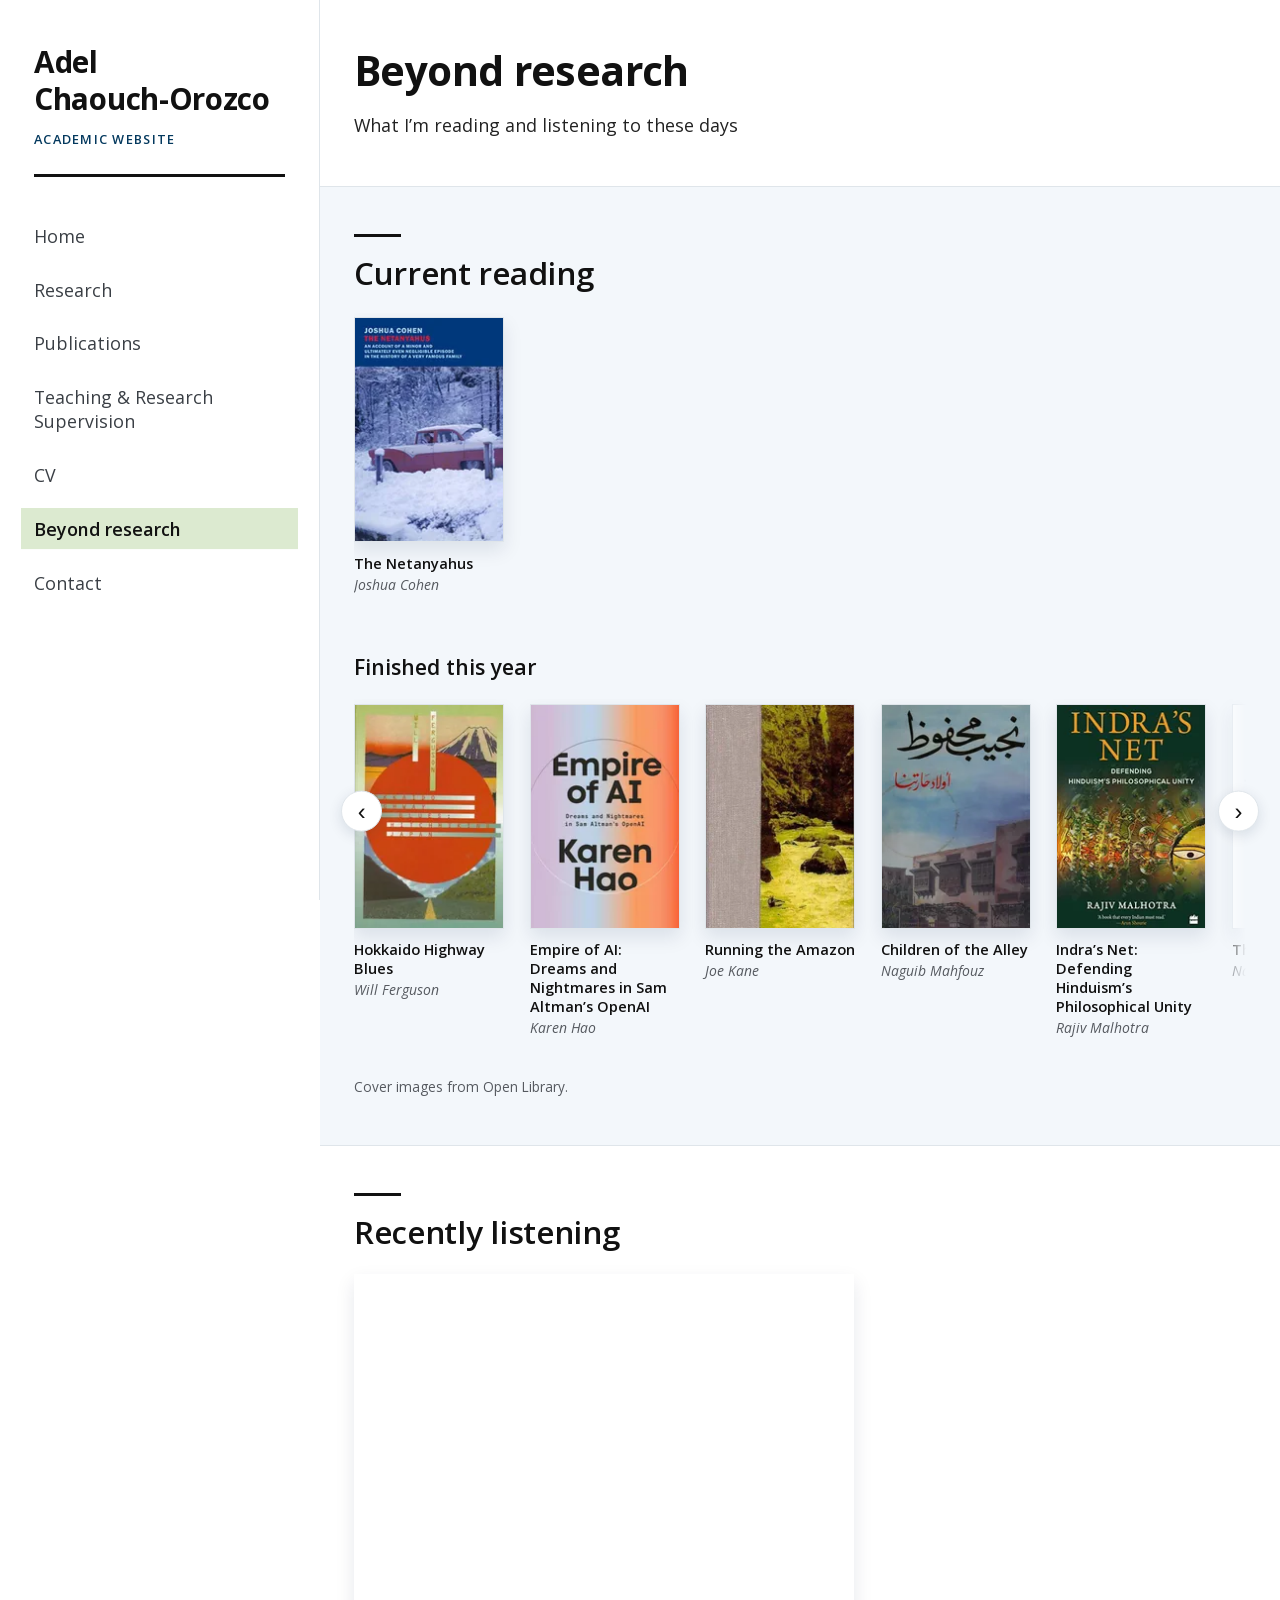
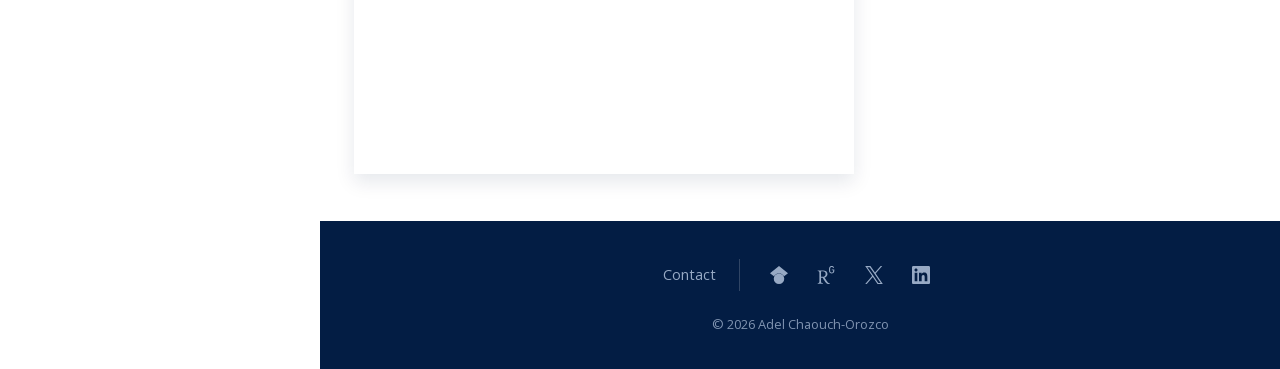
==== commit 30753cc8: "Reading: now reading The Netanyahus Co-Authored-By: Claude Opus 5 <noreply@anthropic.com>" ====
--- a/about.html
+++ b/about.html
@@ -5,8 +5,9 @@
     <meta name="viewport" content="width=device-width, initial-scale=1.0">
     <meta name="description" content="Beyond research: what Adel Chaouch-Orozco is reading and listening to.">
     <title>Beyond research | Adel Chaouch-Orozco</title>
+    <link rel="canonical" href="https://adelchaouchorozco.github.io/about.html">
     <link rel="preload" href="assets/fonts/OpenSans-var.woff2" as="font" type="font/woff2" crossorigin>
-    <link rel="stylesheet" href="assets/css/style-final.css?v=m5-final62">
+    <link rel="stylesheet" href="assets/css/style-final.css?v=m5-final63">
 </head>
 <body>
     <a class="skip-link" href="#main">Skip to content</a>
@@ -51,29 +52,16 @@
                 <button class="carousel-nav prev" type="button" aria-label="Scroll current reading left" hidden>&#8249;</button>
                 <ul class="carousel-track" tabindex="0" aria-label="current reading">
                 <li class="book-card">
-                    <a class="book-link" href="https://www.goodreads.com/search?q=Hokkaido+Highway+Blues+Will+Ferguson" target="_blank" rel="noopener" aria-label="Hokkaido Highway Blues by Will Ferguson on Goodreads">
-                    <picture>
-                        <source type="image/webp" srcset="assets/images/books/hokkaido-highway-blues-150.webp 150w, assets/images/books/hokkaido-highway-blues-300.webp 300w" sizes="150px">
-                        <img class="book-cover" src="assets/images/books/hokkaido-highway-blues-300.jpg"
-                             srcset="assets/images/books/hokkaido-highway-blues-150.jpg 150w, assets/images/books/hokkaido-highway-blues-300.jpg 300w" sizes="150px"
-                             width="300" height="450" loading="lazy" decoding="async"
-                             alt="Cover of Hokkaido Highway Blues">
-                    </picture>
-                    <p class="book-title">Hokkaido Highway Blues</p>
-                    <p class="book-author">Will Ferguson</p>
-                    </a>
-                </li>
-                <li class="book-card">
-                    <a class="book-link" href="https://www.goodreads.com/search?q=Empire+of+AI%3A+Dreams+and+Nightmares+in+Sam+Altman%E2%80%99s+OpenAI+Karen+Hao" target="_blank" rel="noopener" aria-label="Empire of AI: Dreams and Nightmares in Sam Altman’s OpenAI by Karen Hao on Goodreads">
-                    <picture>
-                        <source type="image/webp" srcset="assets/images/books/empire-of-ai-150.webp 150w, assets/images/books/empire-of-ai-300.webp 300w" sizes="150px">
-                        <img class="book-cover" src="assets/images/books/empire-of-ai-300.jpg"
-                             srcset="assets/images/books/empire-of-ai-150.jpg 150w, assets/images/books/empire-of-ai-300.jpg 300w" sizes="150px"
-                             width="300" height="450" loading="lazy" decoding="async"
-                             alt="Cover of Empire of AI: Dreams and Nightmares in Sam Altman's OpenAI">
-                    </picture>
-                    <p class="book-title">Empire of AI: Dreams and Nightmares in Sam Altman&rsquo;s OpenAI</p>
-                    <p class="book-author">Karen Hao</p>
+                    <a class="book-link" href="https://www.goodreads.com/search?q=The+Netanyahus+Joshua+Cohen" target="_blank" rel="noopener" aria-label="The Netanyahus by Joshua Cohen on Goodreads">
+                    <picture>
+                        <source type="image/webp" srcset="assets/images/books/the-netanyahus-150.webp 150w, assets/images/books/the-netanyahus-300.webp 300w" sizes="150px">
+                        <img class="book-cover" src="assets/images/books/the-netanyahus-300.jpg"
+                             srcset="assets/images/books/the-netanyahus-150.jpg 150w, assets/images/books/the-netanyahus-300.jpg 300w" sizes="150px"
+                             width="300" height="450" loading="lazy" decoding="async"
+                             alt="Cover of The Netanyahus">
+                    </picture>
+                    <p class="book-title">The Netanyahus</p>
+                    <p class="book-author">Joshua Cohen</p>
                     </a>
                 </li>
                 </ul>
@@ -84,6 +72,32 @@
             <div class="carousel" data-carousel>
                 <button class="carousel-nav prev" type="button" aria-label="Scroll books finished this year left" hidden>&#8249;</button>
                 <ul class="carousel-track" tabindex="0" aria-label="books finished this year">
+                <li class="book-card">
+                    <a class="book-link" href="https://www.goodreads.com/search?q=Hokkaido+Highway+Blues+Will+Ferguson" target="_blank" rel="noopener" aria-label="Hokkaido Highway Blues by Will Ferguson on Goodreads">
+                    <picture>
+                        <source type="image/webp" srcset="assets/images/books/hokkaido-highway-blues-150.webp 150w, assets/images/books/hokkaido-highway-blues-300.webp 300w" sizes="150px">
+                        <img class="book-cover" src="assets/images/books/hokkaido-highway-blues-300.jpg"
+                             srcset="assets/images/books/hokkaido-highway-blues-150.jpg 150w, assets/images/books/hokkaido-highway-blues-300.jpg 300w" sizes="150px"
+                             width="300" height="450" loading="lazy" decoding="async"
+                             alt="Cover of Hokkaido Highway Blues">
+                    </picture>
+                    <p class="book-title">Hokkaido Highway Blues</p>
+                    <p class="book-author">Will Ferguson</p>
+                    </a>
+                </li>
+                <li class="book-card">
+                    <a class="book-link" href="https://www.goodreads.com/search?q=Empire+of+AI%3A+Dreams+and+Nightmares+in+Sam+Altman%E2%80%99s+OpenAI+Karen+Hao" target="_blank" rel="noopener" aria-label="Empire of AI: Dreams and Nightmares in Sam Altman’s OpenAI by Karen Hao on Goodreads">
+                    <picture>
+                        <source type="image/webp" srcset="assets/images/books/empire-of-ai-150.webp 150w, assets/images/books/empire-of-ai-300.webp 300w" sizes="150px">
+                        <img class="book-cover" src="assets/images/books/empire-of-ai-300.jpg"
+                             srcset="assets/images/books/empire-of-ai-150.jpg 150w, assets/images/books/empire-of-ai-300.jpg 300w" sizes="150px"
+                             width="300" height="450" loading="lazy" decoding="async"
+                             alt="Cover of Empire of AI: Dreams and Nightmares in Sam Altman's OpenAI">
+                    </picture>
+                    <p class="book-title">Empire of AI: Dreams and Nightmares in Sam Altman&rsquo;s OpenAI</p>
+                    <p class="book-author">Karen Hao</p>
+                    </a>
+                </li>
                 <li class="book-card">
                     <a class="book-link" href="https://www.goodreads.com/search?q=Running+the+Amazon+Joe+Kane" target="_blank" rel="noopener" aria-label="Running the Amazon by Joe Kane on Goodreads">
                     <picture>
@@ -437,5 +451,11 @@
             });
         })();
     </script>
+    <!-- GoatCounter — privacy-friendly hit counting: no cookies, no personal data,
+         so the site needs no consent banner. async + last in the body, so it can
+         never delay first paint or block anything above it. Dashboard:
+         https://adelchaouchorozco.goatcounter.com -->
+    <script data-goatcounter="https://adelchaouchorozco.goatcounter.com/count"
+            async src="//gc.zgo.at/count.js"></script>
 </body>
 </html>
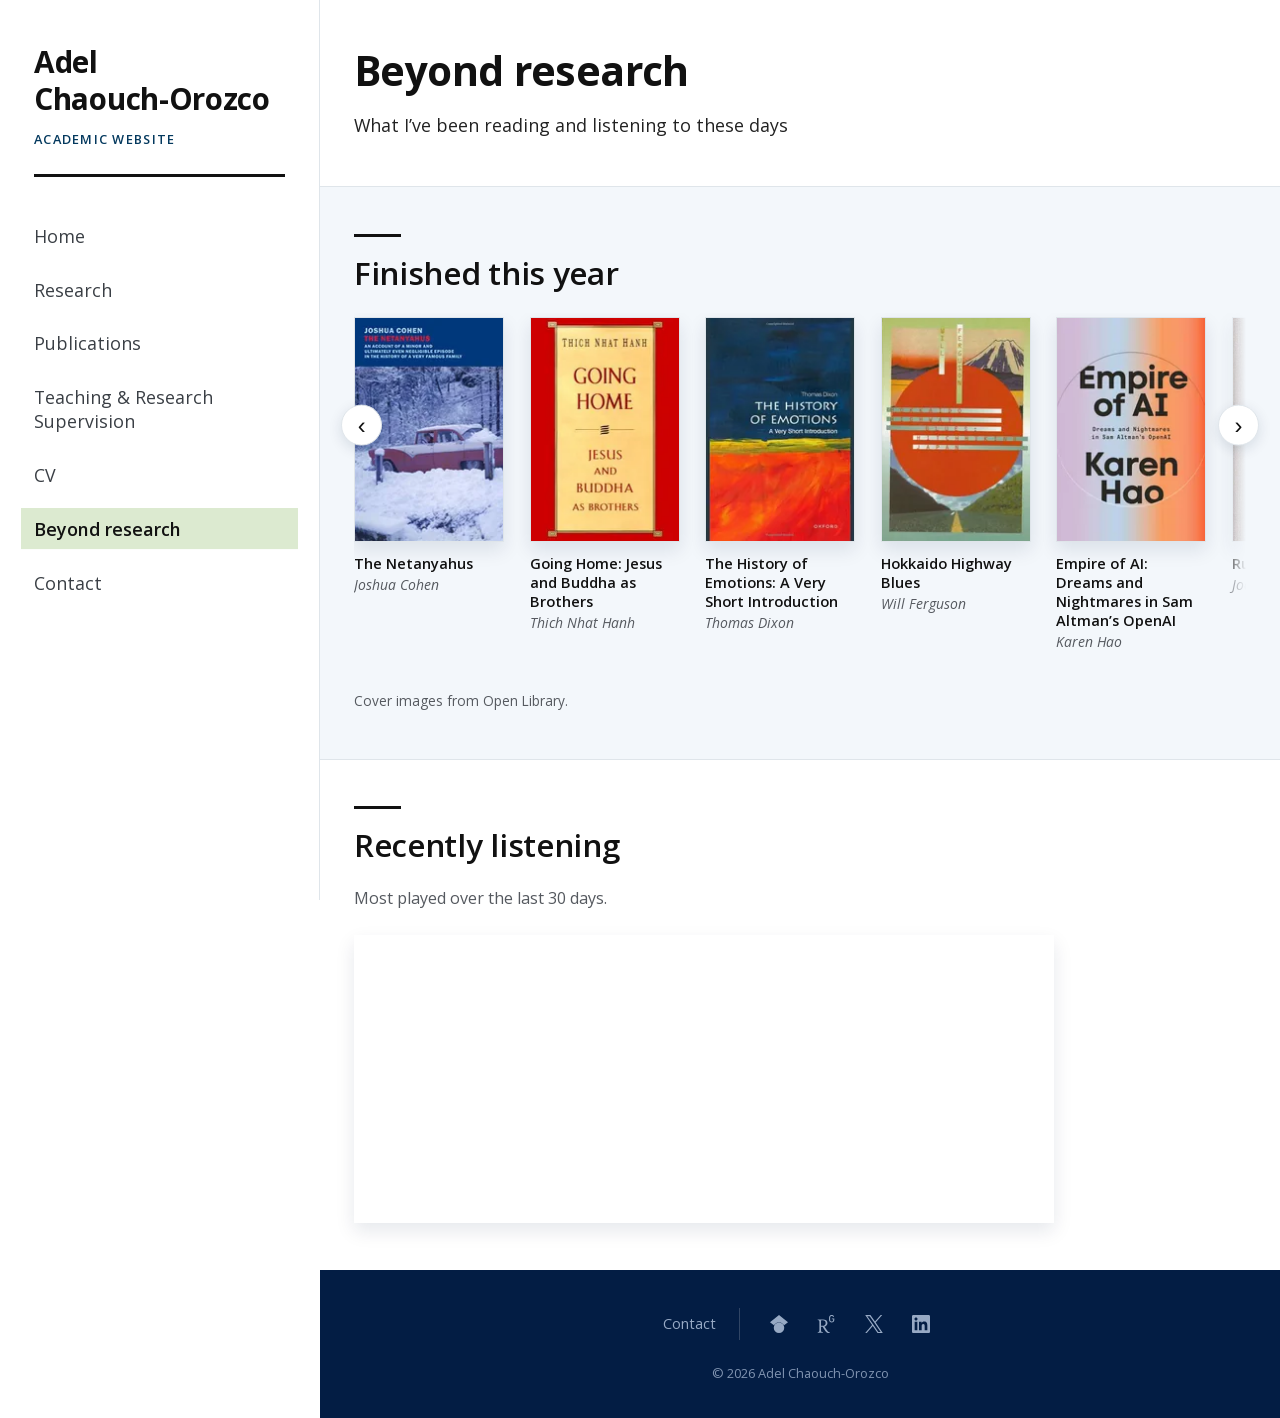
==== commit d3dfacf0: "Reading, listening, new article and bio wording Co-Authored-By: Claude Opus 5 <noreply@anthropic.com" ====
--- a/about.html
+++ b/about.html
@@ -7,7 +7,7 @@
     <title>Beyond research | Adel Chaouch-Orozco</title>
     <link rel="canonical" href="https://adelchaouchorozco.github.io/about.html">
     <link rel="preload" href="assets/fonts/OpenSans-var.woff2" as="font" type="font/woff2" crossorigin>
-    <link rel="stylesheet" href="assets/css/style-final.css?v=m5-final63">
+    <link rel="stylesheet" href="assets/css/style-final.css?v=m5-final66">
 </head>
 <body>
     <a class="skip-link" href="#main">Skip to content</a>
@@ -41,16 +41,15 @@
     <section class="section">
         <h1>Beyond research</h1>
         <p style="font-size: 1.05rem;">
-            What I’m reading and listening to these days
+            What I’ve been reading and listening to these days
         </p>
     </section>
 
     <section class="section">
-        <h2>Current reading</h2>
-
+        <h2>Finished this year</h2>
             <div class="carousel" data-carousel>
-                <button class="carousel-nav prev" type="button" aria-label="Scroll current reading left" hidden>&#8249;</button>
-                <ul class="carousel-track" tabindex="0" aria-label="current reading">
+                <button class="carousel-nav prev" type="button" aria-label="Scroll books finished this year left" hidden>&#8249;</button>
+                <ul class="carousel-track" tabindex="0" aria-label="books finished this year">
                 <li class="book-card">
                     <a class="book-link" href="https://www.goodreads.com/search?q=The+Netanyahus+Joshua+Cohen" target="_blank" rel="noopener" aria-label="The Netanyahus by Joshua Cohen on Goodreads">
                     <picture>
@@ -64,14 +63,32 @@
                     <p class="book-author">Joshua Cohen</p>
                     </a>
                 </li>
-                </ul>
-                <button class="carousel-nav next" type="button" aria-label="Scroll current reading right" hidden>&#8250;</button>
-            </div>
-
-        <h3 class="book-year-heading">Finished this year</h3>
-            <div class="carousel" data-carousel>
-                <button class="carousel-nav prev" type="button" aria-label="Scroll books finished this year left" hidden>&#8249;</button>
-                <ul class="carousel-track" tabindex="0" aria-label="books finished this year">
+                <li class="book-card">
+                    <a class="book-link" href="https://www.goodreads.com/search?q=Going+Home+Jesus+and+Buddha+as+Brothers+Thich+Nhat+Hanh" target="_blank" rel="noopener" aria-label="Going Home: Jesus and Buddha as Brothers by Thich Nhat Hanh on Goodreads">
+                    <picture>
+                        <source type="image/webp" srcset="assets/images/books/going-home-150.webp 150w, assets/images/books/going-home-300.webp 300w" sizes="150px">
+                        <img class="book-cover" src="assets/images/books/going-home-300.jpg"
+                             srcset="assets/images/books/going-home-150.jpg 150w, assets/images/books/going-home-300.jpg 300w" sizes="150px"
+                             width="300" height="450" loading="lazy" decoding="async"
+                             alt="Cover of Going Home: Jesus and Buddha as Brothers">
+                    </picture>
+                    <p class="book-title">Going Home: Jesus and Buddha as Brothers</p>
+                    <p class="book-author">Thich Nhat Hanh</p>
+                    </a>
+                </li>
+                <li class="book-card">
+                    <a class="book-link" href="https://www.goodreads.com/search?q=The+History+of+Emotions+A+Very+Short+Introduction+Thomas+Dixon" target="_blank" rel="noopener" aria-label="The History of Emotions: A Very Short Introduction by Thomas Dixon on Goodreads">
+                    <picture>
+                        <source type="image/webp" srcset="assets/images/books/history-of-emotions-150.webp 150w, assets/images/books/history-of-emotions-300.webp 300w" sizes="150px">
+                        <img class="book-cover" src="assets/images/books/history-of-emotions-300.jpg"
+                             srcset="assets/images/books/history-of-emotions-150.jpg 150w, assets/images/books/history-of-emotions-300.jpg 300w" sizes="150px"
+                             width="300" height="450" loading="lazy" decoding="async"
+                             alt="Cover of The History of Emotions: A Very Short Introduction">
+                    </picture>
+                    <p class="book-title">The History of Emotions: A Very Short Introduction</p>
+                    <p class="book-author">Thomas Dixon</p>
+                    </a>
+                </li>
                 <li class="book-card">
                     <a class="book-link" href="https://www.goodreads.com/search?q=Hokkaido+Highway+Blues+Will+Ferguson" target="_blank" rel="noopener" aria-label="Hokkaido Highway Blues by Will Ferguson on Goodreads">
                     <picture>
@@ -366,18 +383,19 @@
 
     <section class="section">
         <h2>Recently listening</h2>
-
-        <!-- Spotify's own embed, unmodified. 500px is the narrowest width that still fits
-             the playlist title (380px cuts it to "Last.fm Top 30 · Last"), and the embed
-             flips to the portrait layout on its own at about that width, so 500x500 is
-             both the square and the smallest the portrait card can be.
-             `?theme=0` is the flat black skin rather than the grey tinted default. -->
-        <div class="player">
-            <iframe src="https://open.spotify.com/embed/playlist/2GhhdNrlb0pxHjRnxkjQqF?theme=0"
-                    title="Spotify player: Last.fm Top 30, Last 90 Days"
-                    width="500" height="500" loading="lazy"
-                    allow="clipboard-write; encrypted-media; fullscreen; picture-in-picture"></iframe>
-        </div>
+        <p class="section-note">Most played over the last 30 days.</p>
+
+        <figure class="listening-grid">
+            <picture>
+                <source media="(max-width: 760px)" type="image/webp" srcset="assets/images/listening-narrow-384.webp 384w, assets/images/listening-narrow-768.webp 768w" sizes="92vw" width="768" height="1274">
+                <source media="(max-width: 760px)" srcset="assets/images/listening-narrow-384.jpg 384w, assets/images/listening-narrow-768.jpg 768w" sizes="92vw" width="768" height="1274">
+                <source type="image/webp" srcset="assets/images/listening-770.webp 770w, assets/images/listening-1540.webp 1540w" sizes="700px">
+                <img src="assets/images/listening-770.jpg"
+                     srcset="assets/images/listening-770.jpg 770w, assets/images/listening-1540.jpg 1540w" sizes="700px"
+                     width="1540" height="633" loading="lazy" decoding="async"
+                     alt="Most-played artists: Westside Cowboy, The Afghan Whigs, Dinosaur Jr., Alabama Shakes, James Ellis Ford, Beck, Weezer and lex walton.">
+            </picture>
+        </figure>
     </section>
 
     </main>
--- a/assets/css/style-final.css
+++ b/assets/css/style-final.css
@@ -635,29 +635,31 @@
     .carousel-track { scroll-behavior: auto; }
 }
 
-/* ===== Listening: Spotify player =====
-   Spotify's embed reflows on its own: wide, it is a horizontal bar with a short
-   list; narrow, it becomes the portrait card — cover and controls stacked above a
-   numbered track list. The owner wants the portrait one, so the card is capped at
-   500px — measured: 380px clips the title to "Last.fm Top 30 · Last", 460px is a
-   hair tight, 500px clears it (re-verified: 400px cuts it to "Last.fm Top 30 · Last 9").
-   Width is therefore NOT the dial for resizing this; height is — and with width fixed
-   at 500 the one proportion that reads as chosen rather than arbitrary is the SQUARE.
-   A square and a clean row edge are mutually exclusive here: measured, the header is
-   ~142px and rows are ~50px, so whole rows land at 469 (five) and 519 (six), neither
-   of which is square. 500 keeps the proportion and leaves the sixth row half-visible,
-   which is the usual cue that a list scrolls. If a sealed bottom edge ever matters
-   more than the square, 519 is the number.
-   It stands alone, no copy beside it (owner's call). min-height holds the space if
-   Spotify is slow or blocked; the shadow is the same one the book covers carry. */
-.player {
-    margin-top: 1.4rem;
-    max-width: 500px;
-    min-height: 500px;
+/* The listening grid is the month's most-played artists, lifted from Last.fm.
+   700px keeps the four columns wide enough for the names to stay legible; the
+   shadow is the same one the book covers carry. */
+.section-note {
+    margin: 0.2rem 0 0;
+    color: var(--text-light);
+    font-size: 0.95rem;
+}
+
+.listening-grid {
+    margin: 1.4rem 0 0;
+    max-width: 700px;
+}
+
+.listening-grid img {
+    display: block;
+    width: 100%;
+    height: auto;
+    aspect-ratio: 1540 / 633;
     box-shadow: 0 8px 18px rgba(3, 29, 68, 0.10);
 }
 
-.player iframe { display: block; border: 0; width: 100%; height: 500px; }
+@media (max-width: 760px) {
+    .listening-grid img { aspect-ratio: 768 / 1274; }
+}
 
 /* ===== Research projects ===== */
 .project-list { margin-top: 1rem; }
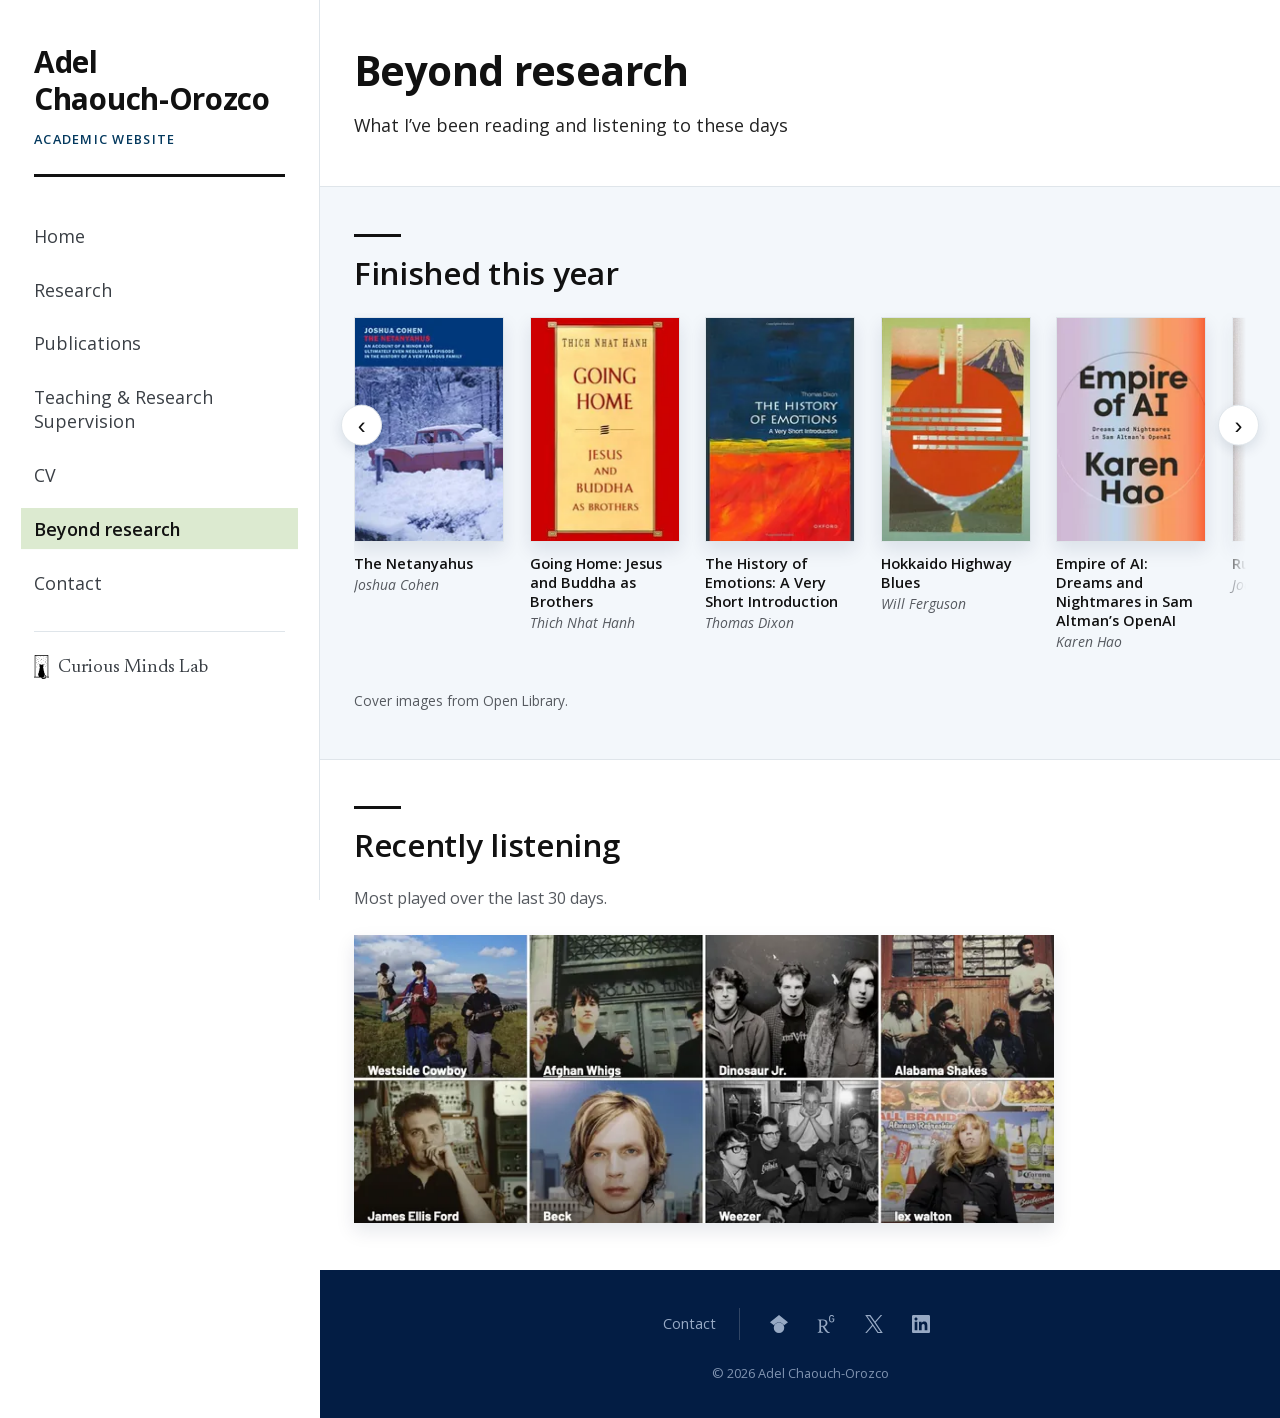
==== commit b2d47cdb: "Add the Curious Minds Lab page A doorway to https://adelchaouchorozco.github.io/curiousmindslab/, an" ====
--- a/about.html
+++ b/about.html
@@ -7,7 +7,7 @@
     <title>Beyond research | Adel Chaouch-Orozco</title>
     <link rel="canonical" href="https://adelchaouchorozco.github.io/about.html">
     <link rel="preload" href="assets/fonts/OpenSans-var.woff2" as="font" type="font/woff2" crossorigin>
-    <link rel="stylesheet" href="assets/css/style-final.css?v=m5-final66">
+    <link rel="stylesheet" href="assets/css/style-final.css?v=m5-final67">
 </head>
 <body>
     <a class="skip-link" href="#main">Skip to content</a>
@@ -31,6 +31,7 @@
                 <li><a href="cv.html">CV</a></li>
                 <li><a href="about.html" class="active" aria-current="page">Beyond research</a></li>
                 <li><a href="contact.html">Contact</a></li>
+                <li class="nav-lab-item"><a href="lab.html"><img class="nav-lab-mark" src="assets/images/cml-mark.svg" width="1000" height="1684" alt="" aria-hidden="true" decoding="async"><span>Curious Minds Lab</span></a></li>
             </ul>
         </div>
     </nav>
--- a/assets/css/style-final.css
+++ b/assets/css/style-final.css
@@ -1546,3 +1546,193 @@
     html { scroll-behavior: auto; }
     * { transition-duration: 0.01ms !important; }
 }
+
+
+/* ==========================================================================
+   THE CURIOUS MINDS LAB — the one page that breaks this site's rules
+
+   Everywhere else: Open Sans, ink and whisper blue, one mint bar under every
+   link. Here: Newsreader, black on white, and the lab's crimson. That is
+   deliberate and it is the owner's call (25 Nov 2026) — crossing into the lab
+   should feel like crossing into somewhere else, not like reading page eight.
+   Nothing below leaks out: every rule is scoped to .lab-page or to the one
+   nav row, so the other seven pages are untouched.
+
+   Two rules travel with the typeface, both from the lab's own system:
+   NO underlines, at rest or on hover — a link is black until pointed at, then
+   crimson; and the accent keeps ONE home at rest (the border of the CTA),
+   because the owner's standing verdict is that a colour you only ever see on
+   hover is a colour you cannot see.
+   ========================================================================== */
+
+@font-face {
+    font-family: 'Newsreader';
+    font-style: normal;
+    font-weight: 300 700;
+    font-display: swap;
+    src: url('../fonts/nr-roman.woff2') format('woff2-variations'),
+         url('../fonts/nr-roman.woff2') format('woff2');
+}
+@font-face {
+    font-family: 'Newsreader';
+    font-style: italic;
+    font-weight: 400;
+    font-display: swap;
+    src: url('../fonts/nr-italic.woff2') format('woff2');
+}
+
+/* --- the nav row, on all eight pages ------------------------------------- */
+
+/* A hairline sets it off from the seven site pages: it leads somewhere else.
+   The cat is the lab's mark, so the row previews the page it opens. */
+.nav-lab-item {
+    margin-top: 0.85rem;
+    padding-top: 0.85rem;
+    border-top: 1px solid var(--border);
+}
+
+.nav-links .nav-lab-item a {
+    display: flex;
+    align-items: center;
+    gap: 0.55rem;
+    font-family: 'Newsreader', Georgia, serif;
+    font-size: 1.1rem;
+    background-image: none;          /* no mint bar — this row is not of that set */
+    transition: color 0.25s;
+}
+
+.nav-lab-mark { width: auto; height: 1.45rem; flex: none; color: var(--text-secondary); transition: color 0.25s; }
+
+.nav-links .nav-lab-item a:hover,
+.nav-links .nav-lab-item a:focus-visible,
+.nav-links .nav-lab-item a.active,
+.nav-links .nav-lab-item a:hover .nav-lab-mark,
+.nav-links .nav-lab-item a:focus-visible .nav-lab-mark,
+.nav-links .nav-lab-item a.active .nav-lab-mark { color: #C81E48; }
+
+.nav-links .nav-lab-item a.active { font-weight: 600; }
+
+/* --- the page ------------------------------------------------------------ */
+
+.lab-page {
+    --cml: #C81E48;                  /* the lab's crimson, 5.62:1 on paper */
+    --cml-ink: #000;
+    --cml-mid: #333;
+    --cml-quiet: #666;
+}
+
+.lab-page main {
+    font-family: 'Newsreader', Georgia, 'Times New Roman', serif;
+    font-size: 1.125rem;
+    line-height: 1.55;
+    color: var(--cml-ink);
+}
+
+.lab-page main h1,
+.lab-page main h2,
+.lab-page main h3 { font-family: inherit; color: var(--cml-ink); }
+
+/* The site decorates every h2 with a short black bar. Not here. */
+.lab-page main h2::before { display: none; }
+
+/* Masthead. The lockup carries the lab's name, so it IS the heading — no
+   second set of the same three words beside it in display type. */
+.lab-page h1.lab-mast { margin: 0 0 clamp(26px, 3.4vw, 2.6rem); line-height: 0; }
+.lab-mast img { width: 100%; max-width: 330px; height: auto; display: block; }
+
+/* The one display line, in the first person: this is his site talking about
+   his lab. 26ch sets it in two, broken after "Lab"; at 19ch it fell to three
+   and split "City / University of Hong Kong", which reads as a mistake. */
+.lab-page .lab-say {
+    font-size: clamp(1.75rem, 3.4vw, 2.5rem);
+    line-height: 1.12;
+    font-weight: 400;
+    letter-spacing: -0.022em;
+    margin: 0 0 1.3rem;
+    max-width: 26ch;
+    text-wrap: balance;
+}
+
+.lab-lead { color: var(--cml-mid); margin: 0 0 clamp(28px, 3.4vw, 2.5rem); max-width: 50ch; }
+
+/* The call to action. Crimson border at rest so the colour is present on the
+   page; on hover the text joins it and the edge doubles — via inset shadow,
+   so nothing reflows. */
+.lab-page .lab-visit {
+    display: inline-flex;
+    align-items: baseline;
+    gap: 0.9rem;
+    padding: 0.8rem 1.15rem;
+    border: 1px solid var(--cml);
+    background-image: none;
+    background-color: #fff;
+    color: var(--cml-ink);
+    font-size: 1.0625rem;
+    text-decoration: none;
+    min-height: 44px;
+    transition: color 0.25s, box-shadow 0.25s;
+}
+/* The address is one long unbreakable token; without this it pushes the page
+   4px wider than the phone viewport. <wbr> gives it the break point, this
+   gives the flex child permission to take it. */
+.lab-page .lab-visit span:last-child { color: var(--cml-quiet); transition: color 0.25s; min-width: 0; overflow-wrap: anywhere; }
+.lab-page .lab-visit:hover,
+.lab-page .lab-visit:focus-visible { color: var(--cml); box-shadow: inset 0 0 0 1px var(--cml); }
+.lab-page .lab-visit:hover span:last-child,
+.lab-page .lab-visit:focus-visible span:last-child { color: var(--cml); }
+
+/* Sections, with the lab's letterspaced label. */
+.lab-section { padding-top: clamp(34px, 4.4vw, 3.3rem); }
+
+.lab-page h2.lab-label {
+    font-size: 0.8125rem;
+    font-weight: 500;
+    letter-spacing: 0.15em;
+    text-transform: uppercase;
+    color: var(--cml-quiet);
+    margin: 0 0 1.25rem;
+}
+
+.lab-themes, .lab-people { list-style: none; margin: 0; padding: 0; }
+
+.lab-theme {
+    display: grid;
+    grid-template-columns: 2.6rem minmax(0, 1fr);
+    gap: 0 1rem;
+    padding: 1.15rem 0;
+    border-top: 1px solid #ddd;
+}
+.lab-theme:last-child { border-bottom: 1px solid #ddd; }
+.lab-theme__no { color: var(--cml-quiet); font-size: 1rem; font-variant-numeric: tabular-nums; }
+
+.lab-page h3.lab-theme__name { font-size: 1.1875rem; font-weight: 500; line-height: 1.3; margin: 0 0 0.3rem; }
+.lab-theme__note { color: var(--cml-mid); margin: 0; max-width: 56ch; font-size: 1.0625rem; }
+
+/* People: names and roles only. The bios live on the lab's site, and two
+   copies of a person's description is one copy too many to keep in step. */
+.lab-people { display: grid; gap: 0.5rem; }
+.lab-person { display: flex; flex-wrap: wrap; align-items: baseline; gap: 0 0.65rem; }
+.lab-person__role { color: var(--cml-quiet); font-size: 0.9375rem; }
+
+.lab-foot { margin-top: clamp(34px, 4.4vw, 3.3rem); padding-top: 1.4rem; border-top: 2px solid var(--cml-ink); }
+.lab-foot p { color: var(--cml-mid); margin: 0 0 1.2rem; max-width: 54ch; }
+
+.lab-page .lab-foot p a { background-image: none; color: var(--cml-ink); text-decoration: none; border-bottom: 1px solid #bbb; transition: color 0.25s, border-color 0.25s; }
+.lab-page .lab-foot p a:hover,
+.lab-page .lab-foot p a:focus-visible { color: var(--cml); border-color: var(--cml); }
+
+/* The hover cue is colour, and colour alone will not do for the keyboard. */
+.lab-page main a:focus-visible,
+.nav-links .nav-lab-item a:focus-visible { outline: 2px solid #C81E48; outline-offset: 3px; }
+
+@media (max-width: 700px) {
+    .lab-mast img { max-width: 250px; }
+    .lab-theme { grid-template-columns: minmax(0, 1fr); gap: 0.25rem; }
+    .lab-page .lab-visit { display: flex; flex-wrap: wrap; }
+}
+
+@media (prefers-reduced-motion: reduce) {
+    .nav-links .nav-lab-item a, .nav-lab-mark,
+    .lab-page .lab-visit, .lab-page .lab-visit span:last-child,
+    .lab-page .lab-foot p a { transition: none; }
+}
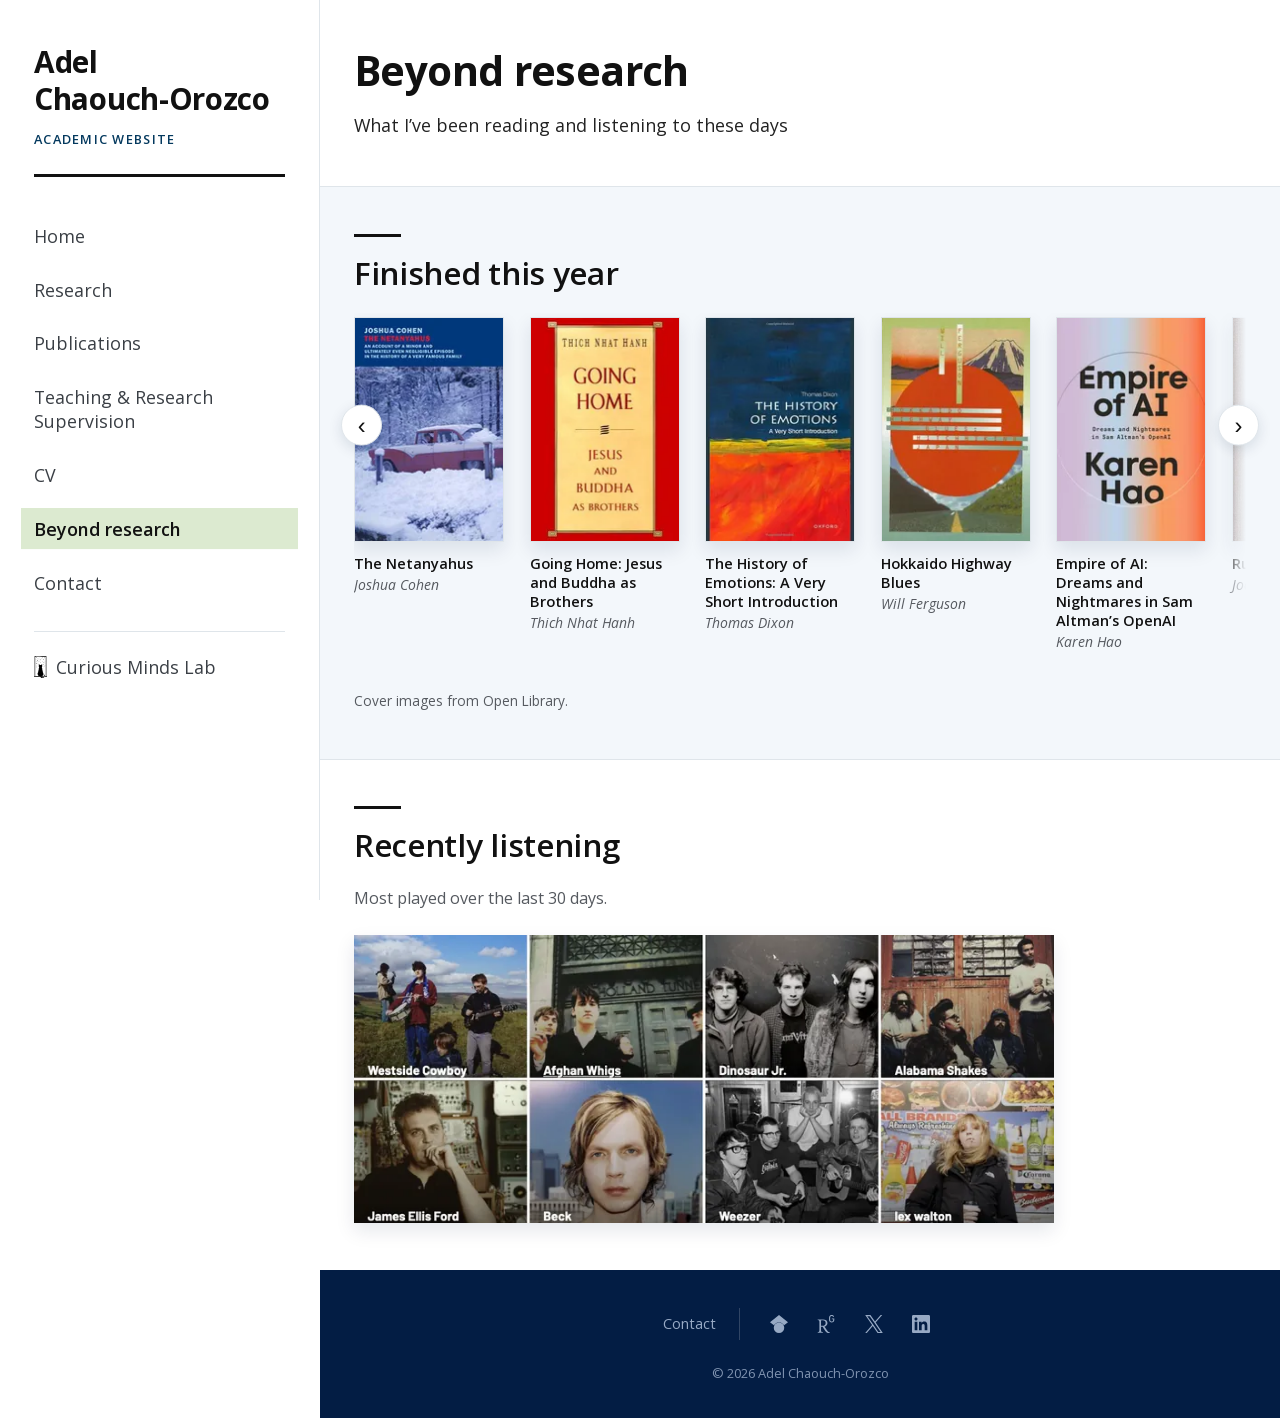
==== commit f51112c0: "Lab: just the link Replaces yesterday's lab.html with what was actually wanted — one nav row that go" ====
--- a/about.html
+++ b/about.html
@@ -7,7 +7,7 @@
     <title>Beyond research | Adel Chaouch-Orozco</title>
     <link rel="canonical" href="https://adelchaouchorozco.github.io/about.html">
     <link rel="preload" href="assets/fonts/OpenSans-var.woff2" as="font" type="font/woff2" crossorigin>
-    <link rel="stylesheet" href="assets/css/style-final.css?v=m5-final67">
+    <link rel="stylesheet" href="assets/css/style-final.css?v=m5-final68">
 </head>
 <body>
     <a class="skip-link" href="#main">Skip to content</a>
@@ -31,7 +31,7 @@
                 <li><a href="cv.html">CV</a></li>
                 <li><a href="about.html" class="active" aria-current="page">Beyond research</a></li>
                 <li><a href="contact.html">Contact</a></li>
-                <li class="nav-lab-item"><a href="lab.html"><img class="nav-lab-mark" src="assets/images/cml-mark.svg" width="1000" height="1684" alt="" aria-hidden="true" decoding="async"><span>Curious Minds Lab</span></a></li>
+                <li class="nav-lab-item"><a href="https://adelchaouchorozco.github.io/curiousmindslab/" target="_blank" rel="noopener" aria-label="Curious Minds Lab (opens the lab’s website)"><img class="nav-lab-mark" src="assets/images/cml-mark.svg" width="1000" height="1684" alt="" aria-hidden="true" decoding="async"><span>Curious Minds Lab</span></a></li>
             </ul>
         </div>
     </nav>
--- a/assets/css/style-final.css
+++ b/assets/css/style-final.css
@@ -1549,42 +1549,18 @@
 
 
 /* ==========================================================================
-   THE CURIOUS MINDS LAB — the one page that breaks this site's rules
-
-   Everywhere else: Open Sans, ink and whisper blue, one mint bar under every
-   link. Here: Newsreader, black on white, and the lab's crimson. That is
-   deliberate and it is the owner's call (25 Nov 2026) — crossing into the lab
-   should feel like crossing into somewhere else, not like reading page eight.
-   Nothing below leaks out: every rule is scoped to .lab-page or to the one
-   nav row, so the other seven pages are untouched.
-
-   Two rules travel with the typeface, both from the lab's own system:
-   NO underlines, at rest or on hover — a link is black until pointed at, then
-   crimson; and the accent keeps ONE home at rest (the border of the CTA),
-   because the owner's standing verdict is that a colour you only ever see on
-   hover is a colour you cannot see.
+   THE CURIOUS MINDS LAB — one nav row, and it leaves the site
+
+   Below Contact on every page, behind a hairline, because it is the only row
+   that does not lead to a page of this site. The lab's cat mark identifies
+   it, and the lab's crimson #C81E48 — the accent this system otherwise
+   forbids — is the hover. That exception is the owner's call (25 Nov 2026).
+
+   It is NOT set in the lab's Newsreader. One label does not justify shipping
+   a 119 KB face on all seven pages; the mark and the colour already say the
+   row is something else.
    ========================================================================== */
 
-@font-face {
-    font-family: 'Newsreader';
-    font-style: normal;
-    font-weight: 300 700;
-    font-display: swap;
-    src: url('../fonts/nr-roman.woff2') format('woff2-variations'),
-         url('../fonts/nr-roman.woff2') format('woff2');
-}
-@font-face {
-    font-family: 'Newsreader';
-    font-style: italic;
-    font-weight: 400;
-    font-display: swap;
-    src: url('../fonts/nr-italic.woff2') format('woff2');
-}
-
-/* --- the nav row, on all eight pages ------------------------------------- */
-
-/* A hairline sets it off from the seven site pages: it leads somewhere else.
-   The cat is the lab's mark, so the row previews the page it opens. */
 .nav-lab-item {
     margin-top: 0.85rem;
     padding-top: 0.85rem;
@@ -1595,144 +1571,25 @@
     display: flex;
     align-items: center;
     gap: 0.55rem;
-    font-family: 'Newsreader', Georgia, serif;
-    font-size: 1.1rem;
     background-image: none;          /* no mint bar — this row is not of that set */
     transition: color 0.25s;
 }
 
-.nav-lab-mark { width: auto; height: 1.45rem; flex: none; color: var(--text-secondary); transition: color 0.25s; }
+.nav-lab-mark {
+    width: auto;
+    height: 1.3rem;
+    flex: none;
+    color: var(--text-secondary);
+    transition: color 0.25s;
+}
 
 .nav-links .nav-lab-item a:hover,
 .nav-links .nav-lab-item a:focus-visible,
-.nav-links .nav-lab-item a.active,
 .nav-links .nav-lab-item a:hover .nav-lab-mark,
-.nav-links .nav-lab-item a:focus-visible .nav-lab-mark,
-.nav-links .nav-lab-item a.active .nav-lab-mark { color: #C81E48; }
-
-.nav-links .nav-lab-item a.active { font-weight: 600; }
-
-/* --- the page ------------------------------------------------------------ */
-
-.lab-page {
-    --cml: #C81E48;                  /* the lab's crimson, 5.62:1 on paper */
-    --cml-ink: #000;
-    --cml-mid: #333;
-    --cml-quiet: #666;
-}
-
-.lab-page main {
-    font-family: 'Newsreader', Georgia, 'Times New Roman', serif;
-    font-size: 1.125rem;
-    line-height: 1.55;
-    color: var(--cml-ink);
-}
-
-.lab-page main h1,
-.lab-page main h2,
-.lab-page main h3 { font-family: inherit; color: var(--cml-ink); }
-
-/* The site decorates every h2 with a short black bar. Not here. */
-.lab-page main h2::before { display: none; }
-
-/* Masthead. The lockup carries the lab's name, so it IS the heading — no
-   second set of the same three words beside it in display type. */
-.lab-page h1.lab-mast { margin: 0 0 clamp(26px, 3.4vw, 2.6rem); line-height: 0; }
-.lab-mast img { width: 100%; max-width: 330px; height: auto; display: block; }
-
-/* The one display line, in the first person: this is his site talking about
-   his lab. 26ch sets it in two, broken after "Lab"; at 19ch it fell to three
-   and split "City / University of Hong Kong", which reads as a mistake. */
-.lab-page .lab-say {
-    font-size: clamp(1.75rem, 3.4vw, 2.5rem);
-    line-height: 1.12;
-    font-weight: 400;
-    letter-spacing: -0.022em;
-    margin: 0 0 1.3rem;
-    max-width: 26ch;
-    text-wrap: balance;
-}
-
-.lab-lead { color: var(--cml-mid); margin: 0 0 clamp(28px, 3.4vw, 2.5rem); max-width: 50ch; }
-
-/* The call to action. Crimson border at rest so the colour is present on the
-   page; on hover the text joins it and the edge doubles — via inset shadow,
-   so nothing reflows. */
-.lab-page .lab-visit {
-    display: inline-flex;
-    align-items: baseline;
-    gap: 0.9rem;
-    padding: 0.8rem 1.15rem;
-    border: 1px solid var(--cml);
-    background-image: none;
-    background-color: #fff;
-    color: var(--cml-ink);
-    font-size: 1.0625rem;
-    text-decoration: none;
-    min-height: 44px;
-    transition: color 0.25s, box-shadow 0.25s;
-}
-/* The address is one long unbreakable token; without this it pushes the page
-   4px wider than the phone viewport. <wbr> gives it the break point, this
-   gives the flex child permission to take it. */
-.lab-page .lab-visit span:last-child { color: var(--cml-quiet); transition: color 0.25s; min-width: 0; overflow-wrap: anywhere; }
-.lab-page .lab-visit:hover,
-.lab-page .lab-visit:focus-visible { color: var(--cml); box-shadow: inset 0 0 0 1px var(--cml); }
-.lab-page .lab-visit:hover span:last-child,
-.lab-page .lab-visit:focus-visible span:last-child { color: var(--cml); }
-
-/* Sections, with the lab's letterspaced label. */
-.lab-section { padding-top: clamp(34px, 4.4vw, 3.3rem); }
-
-.lab-page h2.lab-label {
-    font-size: 0.8125rem;
-    font-weight: 500;
-    letter-spacing: 0.15em;
-    text-transform: uppercase;
-    color: var(--cml-quiet);
-    margin: 0 0 1.25rem;
-}
-
-.lab-themes, .lab-people { list-style: none; margin: 0; padding: 0; }
-
-.lab-theme {
-    display: grid;
-    grid-template-columns: 2.6rem minmax(0, 1fr);
-    gap: 0 1rem;
-    padding: 1.15rem 0;
-    border-top: 1px solid #ddd;
-}
-.lab-theme:last-child { border-bottom: 1px solid #ddd; }
-.lab-theme__no { color: var(--cml-quiet); font-size: 1rem; font-variant-numeric: tabular-nums; }
-
-.lab-page h3.lab-theme__name { font-size: 1.1875rem; font-weight: 500; line-height: 1.3; margin: 0 0 0.3rem; }
-.lab-theme__note { color: var(--cml-mid); margin: 0; max-width: 56ch; font-size: 1.0625rem; }
-
-/* People: names and roles only. The bios live on the lab's site, and two
-   copies of a person's description is one copy too many to keep in step. */
-.lab-people { display: grid; gap: 0.5rem; }
-.lab-person { display: flex; flex-wrap: wrap; align-items: baseline; gap: 0 0.65rem; }
-.lab-person__role { color: var(--cml-quiet); font-size: 0.9375rem; }
-
-.lab-foot { margin-top: clamp(34px, 4.4vw, 3.3rem); padding-top: 1.4rem; border-top: 2px solid var(--cml-ink); }
-.lab-foot p { color: var(--cml-mid); margin: 0 0 1.2rem; max-width: 54ch; }
-
-.lab-page .lab-foot p a { background-image: none; color: var(--cml-ink); text-decoration: none; border-bottom: 1px solid #bbb; transition: color 0.25s, border-color 0.25s; }
-.lab-page .lab-foot p a:hover,
-.lab-page .lab-foot p a:focus-visible { color: var(--cml); border-color: var(--cml); }
-
-/* The hover cue is colour, and colour alone will not do for the keyboard. */
-.lab-page main a:focus-visible,
-.nav-links .nav-lab-item a:focus-visible { outline: 2px solid #C81E48; outline-offset: 3px; }
-
-@media (max-width: 700px) {
-    .lab-mast img { max-width: 250px; }
-    .lab-theme { grid-template-columns: minmax(0, 1fr); gap: 0.25rem; }
-    .lab-page .lab-visit { display: flex; flex-wrap: wrap; }
-}
+.nav-links .nav-lab-item a:focus-visible .nav-lab-mark { color: #C81E48; }
+
+.nav-links .nav-lab-item a:focus-visible { outline: 2px solid #C81E48; outline-offset: 2px; }
 
 @media (prefers-reduced-motion: reduce) {
-    .nav-links .nav-lab-item a, .nav-lab-mark,
-    .lab-page .lab-visit, .lab-page .lab-visit span:last-child,
-    .lab-page .lab-foot p a { transition: none; }
-}
+    .nav-links .nav-lab-item a, .nav-lab-mark { transition: none; }
+}
